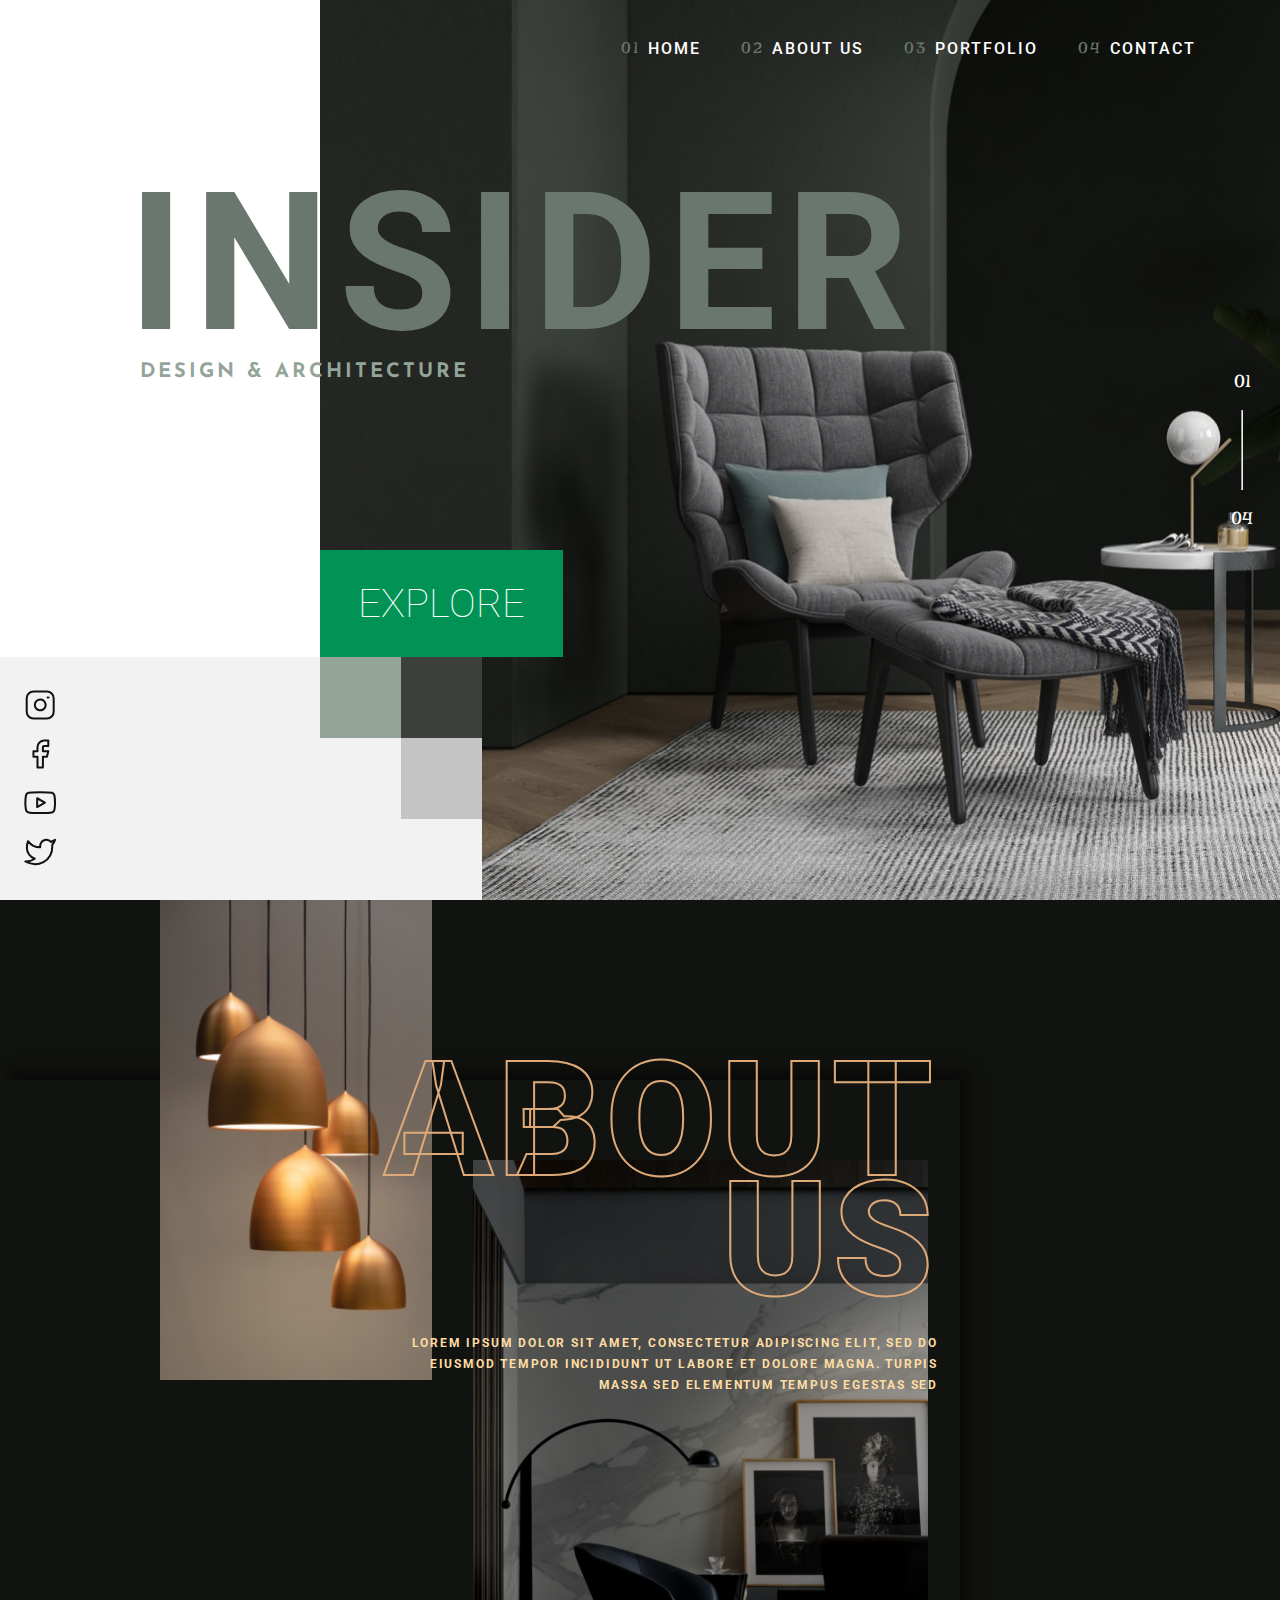
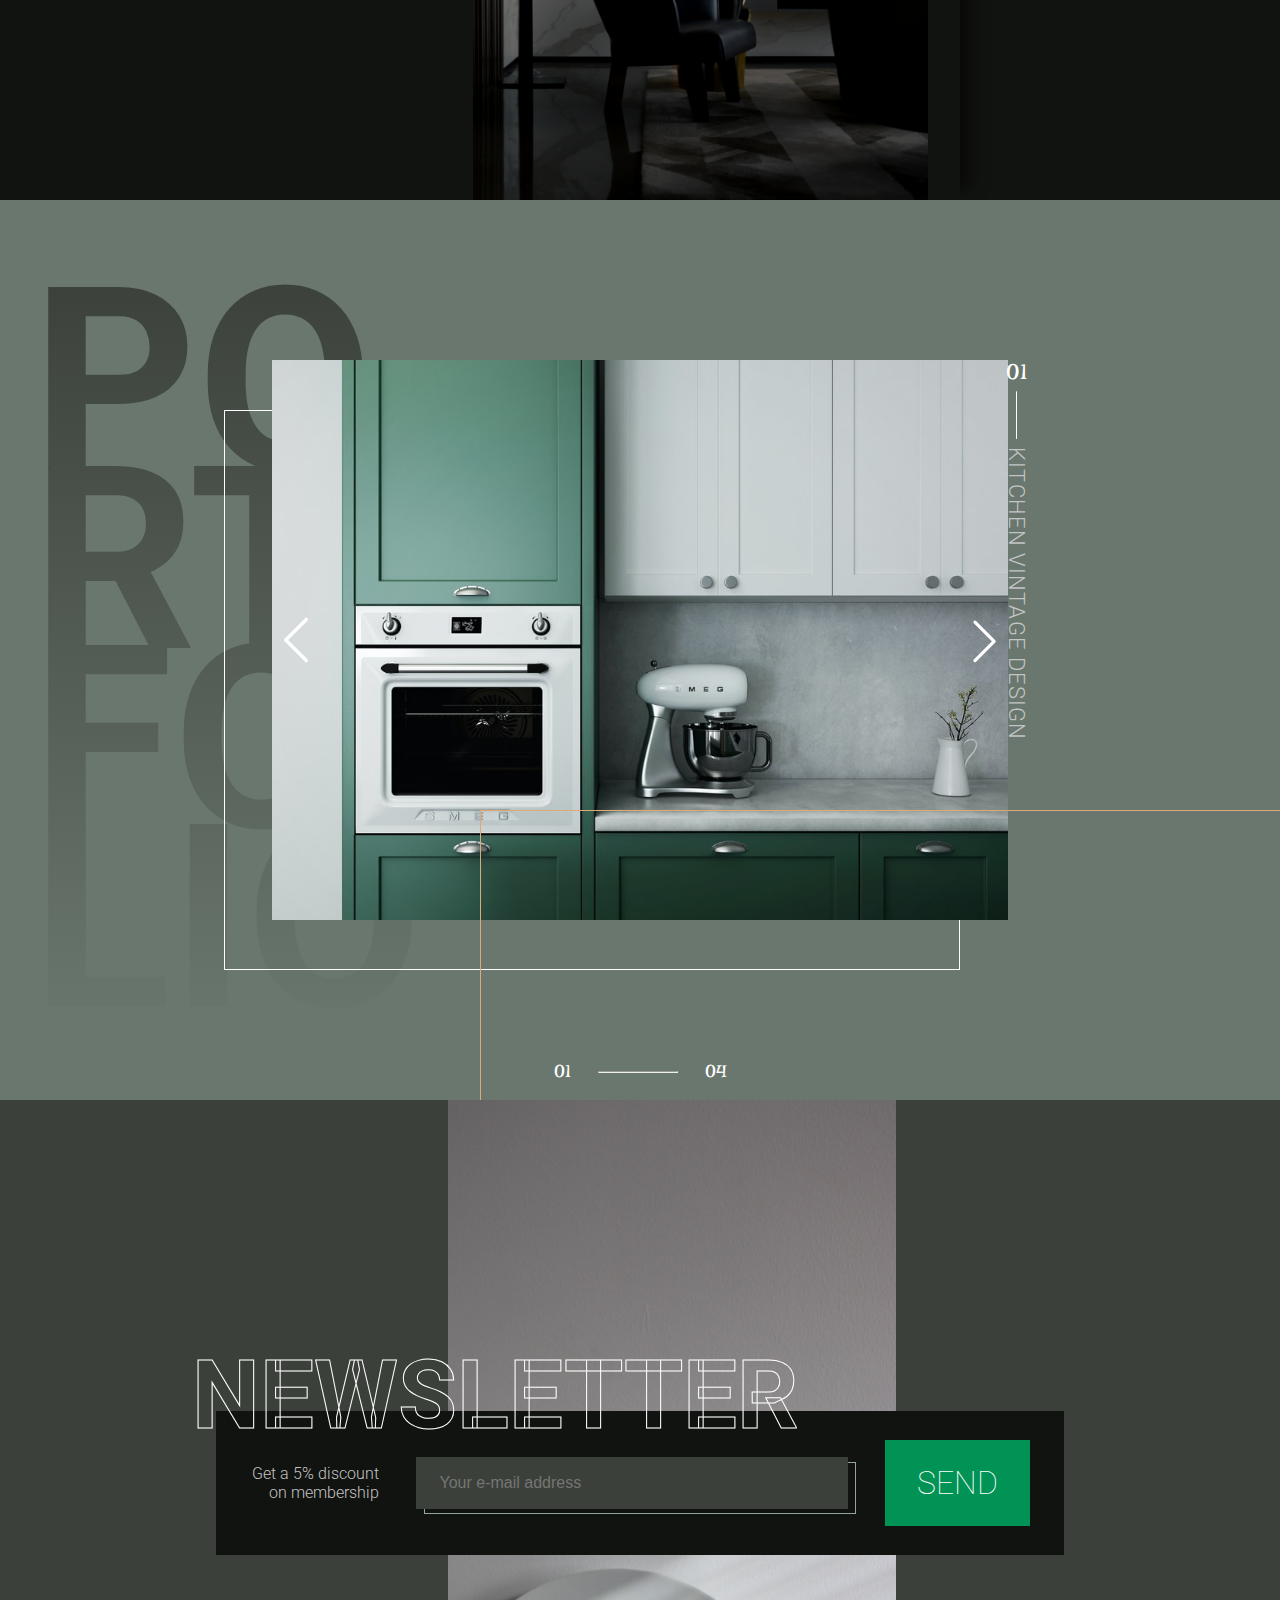
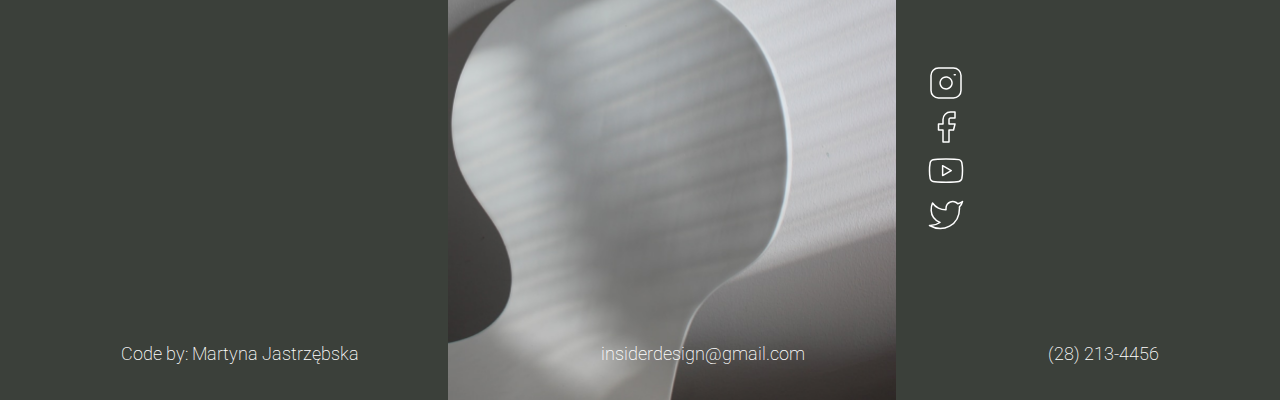
==== index.html @ 5bf9952a "init email.js" ====
<!DOCTYPE html>
<html lang="en">
<head>
    <meta charset="UTF-8">
    <meta http-equiv="X-UA-Compatible" content="IE=edge">
    <meta name="viewport" content="width=device-width, initial-scale=1.0">
    <title>INSIDER - Design & Architecture</title>
    <script src="https://ajax.googleapis.com/ajax/libs/jquery/3.6.0/jquery.min.js"></script>
    <link rel="stylesheet" href="style.css">
</head>
<body>
    <nav class="top w-100">
        <div class='navbar flex' aria-expanded="false">
            <div class='nav-toggle' data-visible="true">
                <img src='icons/menu.png' alt='menu'>
            </div>
            <div class='nav-close top right flex' data-visible="false">
                <img  src="icons/close.svg" alt='close'>
            </div>
            <div class="navbar-nav nav" data-visible="false">
                <ul class="nav-list flex">
                    <li class="nav-item"><hr> Home</li>
                    <li class="nav-item"><hr> About us</li>
                    <li class="nav-item"><hr> Portfolio</li>
                    <li class="nav-item"><hr> Contact</li>
                </ul>
            </div>
        </div>
    </nav>
    <div class="page-counter top flex w-100 h-100">
        <div class='page-counter-holder flex'>
            <div class='page-nr' id='current'>1</div>
            <hr class='page-line'>
            <div class='page-nr' id='total'>4</div>
        </div>
    </div>
    <div class="main-page" id="homepg">
        <div class="header-holder flex">
            <div class="header flex">
                <h1>Insider</h1>
                <p>design & architecture</p>
                <div class="btn-holder mobile">
                    <button class="action-btn home-btn">explore</button>
                </div>
            </div>
        </div>
        <div class="bg-home top w-100 h-100">
            <div class="btn-holder desktop">
                <button class="action-btn home-btn">explore</button>
            </div>
            <div class="grid-desktop sm-container bottom">
                <div class="light-green-square"></div>
                <div class="dark-square"></div>
                <div class="light-gray-square"></div>
            </div>
        </div>
        <div class="grid-mobile sm-container bottom flex">
            <div class="light-green-square"></div>
            <div class="dark-square"></div>
            <div class="light-gray-square"></div>
            <div class="socials-grid flex">
                <svg width="36" height="36" viewBox="0 0 36 36" fill="none" xmlns="http://www.w3.org/2000/svg">
                    <path class="svg-icon" d="M25.5 3H10.5C6.35786 3 3 6.35786 3 10.5V25.5C3 29.6421 6.35786 33 10.5 33H25.5C29.6421 33 33 29.6421 33 25.5V10.5C33 6.35786 29.6421 3 25.5 3Z" stroke="black" stroke-width="3" stroke-linecap="round" stroke-linejoin="round"/>
                    <path class="svg-icon" d="M24 17.055C24.1851 18.3034 23.9719 19.5783 23.3906 20.6985C22.8094 21.8187 21.8897 22.7271 20.7624 23.2945C19.6351 23.8619 18.3577 24.0594 17.1117 23.8589C15.8657 23.6584 14.7146 23.0701 13.8222 22.1777C12.9299 21.2854 12.3416 20.1343 12.1411 18.8883C11.9406 17.6423 12.1381 16.3648 12.7055 15.2376C13.2729 14.1103 14.1813 13.1906 15.3015 12.6094C16.4217 12.0281 17.6966 11.8149 18.945 12C20.2184 12.1888 21.3973 12.7822 22.3075 13.6925C23.2178 14.6027 23.8112 15.7816 24 17.055Z" stroke="black" stroke-width="3" stroke-linecap="round" stroke-linejoin="round"/>
                    <path class="svg-icon" d="M26.25 9.75H27.25" stroke="black" stroke-width="3" stroke-linecap="round" stroke-linejoin="round"/>
                </svg>
                <svg width="36" height="36" viewBox="0 0 36 36" fill="none" xmlns="http://www.w3.org/2000/svg">
                    <path class="svg-icon" d="M27 3H22.5C20.5109 3 18.6032 3.79018 17.1967 5.1967C15.7902 6.60322 15 8.51088 15 10.5V15H10.5V21H15V33H21V21H25.5L27 15H21V10.5C21 10.1022 21.158 9.72064 21.4393 9.43934C21.7206 9.15804 22.1022 9 22.5 9H27V3Z" stroke="black" stroke-width="3" stroke-linecap="round" stroke-linejoin="round"/>
                </svg>
                <svg width="36" height="36" viewBox="0 0 36 36" fill="none" xmlns="http://www.w3.org/2000/svg">
                    <path class="svg-icon" d="M33.81 9.63C33.6318 8.91811 33.2689 8.26586 32.758 7.73911C32.247 7.21236 31.6061 6.82978 30.9 6.63C28.32 6 18 6 18 6C18 6 7.68 6 5.1 6.69C4.39387 6.88978 3.75297 7.27236 3.24202 7.79911C2.73108 8.32586 2.36819 8.97811 2.19 9.69C1.71782 12.3083 1.48686 14.9645 1.5 17.625C1.48317 20.3056 1.71415 22.982 2.19 25.62C2.38644 26.3098 2.75746 26.9372 3.26722 27.4417C3.77697 27.9462 4.40823 28.3107 5.1 28.5C7.68 29.19 18 29.19 18 29.19C18 29.19 28.32 29.19 30.9 28.5C31.6061 28.3002 32.247 27.9176 32.758 27.3909C33.2689 26.8641 33.6318 26.2119 33.81 25.5C34.2785 22.9014 34.5095 20.2655 34.5 17.625C34.5168 14.9444 34.2859 12.268 33.81 9.63V9.63Z" stroke="black" stroke-width="3" stroke-linecap="round" stroke-linejoin="round"/>
                    <path class="svg-icon" d="M14.625 22.53L23.25 17.625L14.625 12.72V22.53Z" stroke="black" stroke-width="3" stroke-linecap="round" stroke-linejoin="round"/>
                </svg>
                <svg width="36" height="36" viewBox="0 0 36 36" fill="none" xmlns="http://www.w3.org/2000/svg">
                    <path class="svg-icon" d="M34.5 4.50001C33.0636 5.51322 31.4732 6.28817 29.79 6.79501C28.8866 5.75627 27.686 5.02005 26.3506 4.6859C25.0151 4.35175 23.6092 4.4358 22.3231 4.92669C21.037 5.41757 19.9327 6.29161 19.1595 7.43058C18.3863 8.56956 17.9815 9.91851 18 11.295V12.795C15.364 12.8634 12.7519 12.2787 10.3965 11.0932C8.04112 9.90763 6.01548 8.15796 4.5 6.00001C4.5 6.00001 -1.5 19.5 12 25.5C8.91079 27.597 5.23074 28.6484 1.5 28.5C15 36 31.5 28.5 31.5 11.25C31.4986 10.8322 31.4584 10.4154 31.38 10.005C32.9109 8.49525 33.9912 6.58908 34.5 4.50001V4.50001Z" stroke="black" stroke-width="3" stroke-linecap="round" stroke-linejoin="round"/>
                </svg>
            </div>
        </div>
    </div>
    <div class="main-page" id="about">
        <div class="dark-shadow bottom"></div>
        <div class="about-gallery top flex w-100 h-100">
            <div class="up-photo top">
                <img class="h-100" src="img/about1.png" alt="">
            </div>
            <div class="down-photo bottom right">
                <img class="h-100" src="img/about2.png" alt="">
            </div>
        </div>
        <div class="header-aboutus-holder flex">
            <div class="header-aboutus">
                <div class="h-about" id="habout">
                    <h2>About<br>us</h2>
                </div>
                <div class="p-about" id="pabout">
                    <p>Lorem ipsum dolor sit amet, consectetur adipiscing elit, 
                        sed do eiusmod tempor incididunt ut labore et dolore magna. 
                        Turpis massa sed elementum tempus egestas sed</p>
                </div>
            </div>
        </div>
    </div>

    <div class="main-page" id="portfolio">
        <div class="header-port-holder top flex h-100">
            <div class="header-port-mask">
                <h2>po<br>rt<br>fo<br>lio</h2>
            </div>
        </div>
        <div class="gallery flex top w-100 h-100">
            <div class="port-title flex">
                <div class="title-number">01</div>
                <hr class="title-line" />
                <div class="title-text">kitchen vintage design</div>
            </div>
            <div class="photo-port flex">
                <img class="w-100 h-100" src="img/port1.png" alt="">
                <div class="controls flex w-100">
                    <svg width="8" height="14" viewBox="0 0 8 14" fill="none" xmlns="http://www.w3.org/2000/svg">
                        <path d="M7 13L1 7L7 1" stroke="white" stroke-width="2" stroke-linecap="round" stroke-linejoin="round"/>
                    </svg>
                    <svg width="9" height="15" viewBox="0 0 9 15" fill="none" xmlns="http://www.w3.org/2000/svg">
                        <path d="M1.66504 13.916L7.66504 7.91595L1.66504 1.91595" stroke="white" stroke-width="2" stroke-linecap="round" stroke-linejoin="round"/>
                    </svg>
                </div>
            </div>
            <div class="photo-shadow-white"></div>
            <div class="photo-shadow-yellow"></div>
        </div>
        <div class="gallery-counter page-counter w-100 h-100 top flex">
            <div class="page-counter-holder flex">
                <div class="page-nr">1</div>
                <hr class="page-line">
                <div class="page-nr">4</div>
            </div>
        </div>
    </div>

    <div class="main-page" id="contact">
        <div class="bg-contact top h-100">
            <img class="w-100 h-100" src="img/contact.png" alt="">
        </div>
        <div class="newsletter-holder top w-100">
            <div class="header-newsletter header-newsletter-mobile">
                newsletter
            </div>
            <div class="email-box-overflow flex w-100 h-100" id="emailboxoverflow">
                <div class="email-box flex">
                    <div class="header-newsletter header-newsletter-desktop">
                        newsletter
                    </div>
                    <div class="email-text right">Get a 5% discount on membership</div>
                    <div class="email-holder flex h-100">
                        <input class="email-input" type="text" placeholder="Your e-mail address">
                        <div class="email-shadow"></div>
                    </div>
                    <button class="action-btn newsletter-button">send</button>
                </div>  
                <!-- <div class="email-box-shadow"></div> -->
            </div>
            <div class="socials-contact bottom right flex">
                <svg width="36" height="36" viewBox="0 0 36 36" fill="none" xmlns="http://www.w3.org/2000/svg">
                    <path class="svg-icon-contact" d="M25.5 3H10.5C6.35786 3 3 6.35786 3 10.5V25.5C3 29.6421 6.35786 33 10.5 33H25.5C29.6421 33 33 29.6421 33 25.5V10.5C33 6.35786 29.6421 3 25.5 3Z" stroke="black" stroke-width="3" stroke-linecap="round" stroke-linejoin="round"/>
                    <path class="svg-icon-contact" d="M24 17.055C24.1851 18.3034 23.9719 19.5783 23.3906 20.6985C22.8094 21.8187 21.8897 22.7271 20.7624 23.2945C19.6351 23.8619 18.3577 24.0594 17.1117 23.8589C15.8657 23.6584 14.7146 23.0701 13.8222 22.1777C12.9299 21.2854 12.3416 20.1343 12.1411 18.8883C11.9406 17.6423 12.1381 16.3648 12.7055 15.2376C13.2729 14.1103 14.1813 13.1906 15.3015 12.6094C16.4217 12.0281 17.6966 11.8149 18.945 12C20.2184 12.1888 21.3973 12.7822 22.3075 13.6925C23.2178 14.6027 23.8112 15.7816 24 17.055Z" stroke="black" stroke-width="3" stroke-linecap="round" stroke-linejoin="round"/>
                    <path class="svg-icon-contact" d="M26.25 9.75H27.25" stroke="black" stroke-width="3" stroke-linecap="round" stroke-linejoin="round"/>
                </svg>
                <svg width="36" height="36" viewBox="0 0 36 36" fill="none" xmlns="http://www.w3.org/2000/svg">
                    <path class="svg-icon-contact" d="M27 3H22.5C20.5109 3 18.6032 3.79018 17.1967 5.1967C15.7902 6.60322 15 8.51088 15 10.5V15H10.5V21H15V33H21V21H25.5L27 15H21V10.5C21 10.1022 21.158 9.72064 21.4393 9.43934C21.7206 9.15804 22.1022 9 22.5 9H27V3Z" stroke="black" stroke-width="3" stroke-linecap="round" stroke-linejoin="round"/>
                </svg>
                <svg width="36" height="36" viewBox="0 0 36 36" fill="none" xmlns="http://www.w3.org/2000/svg">
                    <path class="svg-icon-contact" d="M33.81 9.63C33.6318 8.91811 33.2689 8.26586 32.758 7.73911C32.247 7.21236 31.6061 6.82978 30.9 6.63C28.32 6 18 6 18 6C18 6 7.68 6 5.1 6.69C4.39387 6.88978 3.75297 7.27236 3.24202 7.79911C2.73108 8.32586 2.36819 8.97811 2.19 9.69C1.71782 12.3083 1.48686 14.9645 1.5 17.625C1.48317 20.3056 1.71415 22.982 2.19 25.62C2.38644 26.3098 2.75746 26.9372 3.26722 27.4417C3.77697 27.9462 4.40823 28.3107 5.1 28.5C7.68 29.19 18 29.19 18 29.19C18 29.19 28.32 29.19 30.9 28.5C31.6061 28.3002 32.247 27.9176 32.758 27.3909C33.2689 26.8641 33.6318 26.2119 33.81 25.5C34.2785 22.9014 34.5095 20.2655 34.5 17.625C34.5168 14.9444 34.2859 12.268 33.81 9.63V9.63Z" stroke="black" stroke-width="3" stroke-linecap="round" stroke-linejoin="round"/>
                    <path class="svg-icon-contact" d="M14.625 22.53L23.25 17.625L14.625 12.72V22.53Z" stroke="black" stroke-width="3" stroke-linecap="round" stroke-linejoin="round"/>
                </svg>
                <svg width="36" height="36" viewBox="0 0 36 36" fill="none" xmlns="http://www.w3.org/2000/svg">
                    <path class="svg-icon-contact" d="M34.5 4.50001C33.0636 5.51322 31.4732 6.28817 29.79 6.79501C28.8866 5.75627 27.686 5.02005 26.3506 4.6859C25.0151 4.35175 23.6092 4.4358 22.3231 4.92669C21.037 5.41757 19.9327 6.29161 19.1595 7.43058C18.3863 8.56956 17.9815 9.91851 18 11.295V12.795C15.364 12.8634 12.7519 12.2787 10.3965 11.0932C8.04112 9.90763 6.01548 8.15796 4.5 6.00001C4.5 6.00001 -1.5 19.5 12 25.5C8.91079 27.597 5.23074 28.6484 1.5 28.5C15 36 31.5 28.5 31.5 11.25C31.4986 10.8322 31.4584 10.4154 31.38 10.005C32.9109 8.49525 33.9912 6.58908 34.5 4.50001V4.50001Z" stroke="black" stroke-width="3" stroke-linecap="round" stroke-linejoin="round"/>
                </svg>
            </div>
        </div>
        <div class="footer bottom flex w-100">
            <div class="footer-item">(28) 213-4456</div>
            <div class="footer-item">insiderdesign@gmail.com</div>
            <div class="footer-item">Code by: Martyna Jastrzębska</div>
        </div>
    </div>

    <script src="js/nav.js"></script>
    <script src="js/email.js"></script>
    <script src="js/script.js"></script>
</body>
</html>
---- style.css ----
@import url('https://fonts.googleapis.com/css2?family=Roboto:wght@100;300;400;500;700;900&display=swap');
@import url('https://fonts.googleapis.com/css2?family=Risque&display=swap');
@import url('https://fonts.googleapis.com/css2?family=Josefin+Sans:wght@100;200;300;400;500;600;700&display=swap');
:root {
    --black: hsl(100, 9%, 7%);
    --darkgray: hsl(110, 5%, 24%);
    --greenhaze: hsl(155, 99%, 29%);
    --graygreen:hsl(141, 6%, 44%);
    --lightgraygreen: hsl(139, 9%, 61%);
    --gray: hsl(0, 0%, 77%);
    --lightgray:hsl(0, 0%, 95%);
    --apricot: hsl(29, 61%, 67%);
    --lightapricot: hsl(38, 100%, 82%);
}
* {
    box-sizing: border-box;
    margin: 0;
    padding: 0;
}
body {
    font-family: 'Roboto', sans-serif;
}
.top {
    position: absolute;
    top: 0;
}
.right {
    position: absolute;
    right: 0;
}
.bottom {
    position: absolute;
    bottom: 0;
}
.w-100 {
    width: 100%;
}
.h-100 {
    height: 100%;
}
.flex {
    display: flex;
}

#homepg, #about, #portfolio, #contact {
    height: 100vh;
    min-height: 600px;
    overflow: hidden;
    position: relative;
}
/* #about, #portfolio {
    z-index: -3;
} */

/* test3 */

.mobile {
    display: block;
}
.desktop {
    display: none;
}
@media (min-width: 768px) {
    .mobile {
        display: none;
    }
    .desktop {
        display: block;
    }
}

/* NAVBAR */

nav {
    position: relative;
    z-index: 999;
}
.navbar {
    align-items: center;
    justify-content: flex-end;
    height: 6em;
    padding-inline-end: max(5vw,1em);
}
.nav-list {
    padding: 0;
    margin: 0;
    flex-direction: column;
    list-style-type: none;
    animation: slideToLeft 1s;
    counter-reset: section;
}
.nav-item {
    cursor: pointer;
    position: relative;
    color: white;
    text-transform: uppercase;
    font-weight: 500;
    letter-spacing: 2px;
    margin: 0.75em 2em;
    width: 20em;
    display: flex;
    align-items: center;
}
.nav-item::before {
    counter-increment: section;
    content: "0" counter(section) " ";
    color: var(--graygreen);
    font-family: 'Risque', cursive;
    margin-inline-end: 0.5em;
}
.nav-item hr {
    display: none;
    position: absolute;
    z-index: -1;
    width: 100%;
    background-color: var(--graygreen);
    border: 1px solid var(--graygreen);
}
.nav-item:hover hr {
    display: block;
    animation: appear 0.25s;
}
.nav-toggle[data-visible="false"] {
    display: none;
}
.nav-close[data-visible="false"] {
    display: none;
}
.navbar-nav[data-visible="false"] {
    display: none;
}
.navbar[aria-expanded="true"] {
    position: absolute;
    min-height: 600px;
    height: 100vh;
    width: 100%;
    z-index: 999;
    justify-content: flex-start;
    background: rgba(0, 0, 0, 0.9);
    animation: appear 1s;
    overflow-x: hidden;
}
.nav-close {
    height: 6em;
    justify-content: center;
}
.nav-close img{
    width: 75%;
}

@keyframes appear {
    from {width: 0%;}
    to {width: 100%;}
}
@keyframes slideToLeft {
    from {margin-left : 100vw;}
    to {margin-left :0 ;}
}
@media (min-width: 500px) {
    .navbar[aria-expanded="true"] {
        width: min(75%,30em);
    }
    @keyframes appear {
        from {width: 0em;}
        to {width: min(75%,30em);}
    }
}
@media (min-width: 992px) {
    .nav-toggle {
        display: none;
    }
    .navbar-nav[data-visible="false"] {
        display: block;
    }
    .nav-list {
        flex-direction: row;
        justify-content: flex-end;
        animation: none;
    }
    .nav-item {
        width: auto;
        margin: 0em 1.25em;
        justify-content: center;
    }
}

/* PAGE COUNTER  */

.page-counter {
    justify-content: right;
    align-items: center;
    min-height: 600px;
}
.page-counter-holder {
    flex-direction: column;
    align-items: center;
    z-index: 2;
}
.page-line {
    height: 5em;
    width: 1px;
}
.page-nr {
    color: white;
    font-size: 0.75rem;
    font-family: 'Risque', cursive;
    padding: 1em;
}
.page-nr::before {
    content: '0';
}
.gallery-counter {
    justify-content: center;
    align-items: flex-end;
}
.gallery-counter .page-counter-holder {
    flex-direction: row;
}
.gallery-counter .page-line {
    height: 1px;
    width: 5em;
}

@media (min-width: 500px) {
    .page-nr {
        font-size: 1rem;
        padding: 1em 1.5em;
    }
}
@media (min-width: 768px) {
    .page-nr {
        font-size: 1.125rem;
    }
}

/* HOME PAGE - DESIGN */

.bg-home {
    z-index: -1;
    background-image: url(img/home.png);
    background-position: -13em;
    background-size: cover;
    background-repeat: no-repeat;
    display: inline-block;
}
.header-holder {
    justify-content: center;
    z-index: 2;
    position: relative;
}
.header {
    padding-top: calc(8vh + 6em);
    flex-direction: column;
}
.header h1, .header p {
    text-transform: uppercase;
    font-weight: bold;
}
.header h1 {
    cursor: pointer;
    font-size: min(23vw , 12rem);
    color: var(--graygreen);
    letter-spacing: 4px;
    line-height: min(22vw, 1em);
    transition: 0.25s;
}
.header h1:hover {
    color: transparent;
    -webkit-text-stroke-width: 2px;
    -webkit-text-stroke-color: var(--graygreen);
}
.header p {
    font-family: 'Josefin Sans', sans-serif;
    font-size: min(3.5vw , 1.25rem);
    color: var(--lightgraygreen);
    letter-spacing: 2px;
    padding-inline-start: min(1.25vw , 12px);
}
.btn-holder {
    margin-top: min(3em,7vh);
}
.action-btn {
    cursor: pointer;
    background-color: var(--greenhaze);
    display: inline-block;
    border: 0;
    color: white;
    transition: 0.25s;
    animation: greenblack 1s linear 2s 2 alternate;
}
.action-btn:hover {
    background-color: black;
}
.shadow-btn, .action-btn {
    padding: 0.75em;
    display: inline-block;
    font-size: min(1.75rem,10vh);
    font-family: 'Roboto', sans-serif;
    text-transform: uppercase;
    font-weight: 100;
    padding: 0.75em;
}
.shadow-btn {
    color: transparent;
    background-color: transparent;
    border: 1px solid white;
    position: absolute;
    z-index: -1;
    margin-inline-start: -5.375em;
    margin-block-start: -0.125em;
}
.home-btn {
    margin-inline-start: min(1.25vw , 15px);
}

@keyframes greenblack{ 
    from {background-color: var(--greenhaze);}
    to {background-color: var(--black);}
}

@media (min-width: 500px) {
    #homepg, #about, #portfolio, #contact, .page-counter, .navbar[aria-expanded="true"]{
        min-height: 750px;
    }
    .bg-home {
        right: 0;
        width: 75%;
    }
    .action-btn, .shadow-btn {
        font-size: 2rem;
        padding: 0.75em;
    }
}
@media (min-width: 768px) {
    .bg-home {
        z-index: 1;
        background-position: -5em;
    }
    .header h1 {
        letter-spacing: 10px;
    }
    .header p {
        letter-spacing: 0.15em;
        line-height: 1.5rem;
    }
    .btn-holder {
        position: absolute;
        bottom: 243px;
    }
    .action-btn {
        font-size: 2.5rem;
        padding: 0.75em;
    }
    .home-btn {
        width: 243px;
        margin-inline-start: 0;
    }
}
@media (min-width: 992px) {
    .bg-home {
        background-position: 0;
    }
    .header-holder {
        justify-content: flex-start;
        padding-left: 8em;
    }
}

/* HOME PAGE - SOCIAL MEDIA CONTAINER GRID */

.sm-container {
    width: 30vh;
    height: 30vh;
    background-color: var(--lightgray);
    z-index: 1;
    display: grid; 
    grid-template-columns: 1fr 1fr 1fr; 
    grid-template-rows: 1fr 1fr 1fr; 
    gap: 0px 0px; 
    grid-template-areas: 
        "socials-grid light-green-square dark-square"
        "socials-grid . light-gray-square"
        "socials-grid . ."; 
}
.light-green-square { 
    grid-area: light-green-square; 
    background-color: var(--lightgraygreen);
}
.dark-square { 
    grid-area: dark-square; 
    background-color: var(--darkgray);
}
.light-gray-square { 
    grid-area: light-gray-square; 
    background-color: var(--gray);
}
.socials-grid { 
    grid-area: socials-grid; 
    flex-direction: column;
    justify-content: space-around;
    align-items: center;
    padding: 1.5em 0;
}
.socials-grid svg {
    cursor: pointer;
    width: 40%;
}
.socials-grid svg:hover .svg-icon{
    stroke: var(--graygreen);
}
.socials-grid svg .svg-icon{
    stroke: var(--black);
    stroke-width: 2.25;
}
.grid-desktop {
    display: none;
    width: 162px;
    height: 243px;
    grid-template-columns: 1fr 1fr; 
    grid-template-rows: 1fr 1fr 1fr; 
    grid-template-areas: 
    "light-green-square dark-square"
    ". light-gray-square"
    ". ."; 
}
.grid-mobile {
    z-index: 0;
}
@media (min-width: 500px) {
    .grid-mobile {  
        position: absolute;
        width: 25%;
        height: 243px;
        grid-template-columns: 1fr 1fr; 
        grid-template-rows: 1fr 1fr 1fr; 
        grid-template-areas:
        "socials-grid ."
        "socials-grid ."
        "socials-grid ."; 
    }
    .grid-desktop {
        display: grid;
    }
    .socials-grid {
        max-width: 81px;
    }
    .socials-grid img {
        width: 2em;
    }
}
/* ABOUT - DESIGN */

#about {
    background-color: var(--black);
} 
.about-gallery {
    z-index: 0;
}
.dark-shadow {
    width: 75%;
    height: 75%;
    box-shadow: 10px -10px 15px rgba(0, 0, 0, 0.5);
}
.header-aboutus {
    display: inline-block;
    margin-inline-end: 8vw;
}
.header-aboutus-holder {
    position: relative;
    height: 41em;
    justify-content: center;
    align-items: center;
    z-index: 1;
}
.h-about {
    /* background-color: red; */
    display: inline-block;
}
.h-about h2 {
    color: transparent;
    font-weight: 900;
    font-size: 22vw;
    line-height: 17vw;
    text-transform: uppercase;
    text-align: right;
    -webkit-text-stroke-width: 2px;
    -webkit-text-stroke-color: var(--apricot);
    transition: 0.25s;
}
.h-about:hover h2 {
    color: var(--apricot);
    -webkit-text-stroke-width: 0;
}
.p-about {
    /* background-color: rgb(79, 72, 136); */
    margin-block-start: 2em;
}
.p-about p{
    color: var(--lightapricot);
    font-weight: 700;
    font-size: 0.75rem;
    letter-spacing: 0.15em;
    line-height: 1.75em;
    text-align: right;
    text-transform: uppercase;
}
.up-photo {
    margin-left: 2em;
    height: 40vh;
}
.down-photo {
    height: 50%;
    overflow: hidden;
}
@media (min-width: 500px) {
    .about-gallery {
        width: 90%;
    }
    .up-photo {
        height: max(40vh,17em);
    }
    .down-photo {
        height: 30em;
        background-color: black;
    }
    .down-photo img {
        opacity: 65%;
    }
}
@media (min-width: 768px) {
    .about-gallery {
        width: 45em;
    }
    .down-photo {
        height: 35em;
    }
    .up-photo {
        height: 30em;
    }
    .h-about h2 {
        font-size: 10rem;
        line-height: 7.5rem;
        letter-spacing: 5px;
    }
    .header-aboutus {
        margin-inline-end: 0;
        margin-inline-start: 4em;
    }
}
@media (min-width: 992px) {
    .about-gallery {
        width: 50em;
        margin-left: 10%;
    }
    .down-photo {
        height: 40em;
    }
    .header-aboutus-holder {
        justify-content: left;
        align-items: center;
        margin-inline-start:25vw;
    }
    .dark-shadow {
        height: 80%;
    }
}
@media (min-width: 1400px) {
    .header-aboutus-holder {
        margin-inline-start:40em;
    }
}

/* PORTFOLIO - DESIGN */

#portfolio {
    background-color: var(--graygreen);
}
.header-port-holder {
    align-items: center;
    z-index: 1;
}
.header-port-holder h2 {
    padding: 2vw 0;
    text-transform: uppercase;
    font-size: 60vw;
    line-height: 42vw;
    background: linear-gradient(var(--darkgray),var(--graygreen));
    background-clip: text;
    -webkit-text-fill-color: transparent;
    -webkit-background-clip: text;
}
@media (max-height: 680px) {
    .header-port-holder h2 {
        font-size: 33vh;
        line-height: 23vh;
    }
}
@media (min-width: 500px) {
    .header-port-holder h2 {
        padding: 0.1em 0;
        font-size: 16em;
        line-height: 0.7em;
    }
}
@media (min-width: 992px) {
    .header-port-holder {
        margin-inline-start: 2em
    }
}

/* PORTFOLIO - GALLERY  */

.gallery {
    align-items: center;
    justify-content: center;
    flex-direction: column;
    z-index: 1;
}
.photo-port {
    position: relative;
    justify-content: center;
    align-items: center;
}
.controls {
    z-index: 4;
    position: absolute;
    justify-content: space-between;
}
.controls svg{
    cursor: pointer;
    width: 3em;
    height: 3em;
}
.controls svg path{
    stroke-width: 1;
}
.photo-port img {
    position: relative;
    object-fit: cover;
    z-index: 3;
}
.photo-port, .photo-shadow-white {
    width: min(75vw,25em);
    height: min(75vw,25em);
}
.photo-shadow-white {
    position: absolute;
    margin-inline-start: -10vw;
    margin-block-start: 17.5vw;
    border: 1px solid white;
    z-index: -1;
}
.photo-shadow-yellow {
    position: absolute;
    margin-inline-start: 60vw;
    margin-block-start: 75vh;
    width: 100vw;
    height: 100vw;
    border: 1px solid var(--apricot);
    z-index: 4;
}
.port-title {
    width: min(75vw,25em);
    margin-block-end: 2vh;
    align-items: center;
    z-index: 4;
}
.title-number {
    font-family: 'Risque', cursive;;
    color: white;
}
.title-text, .title-number {
    font-size: min(3.5vw,1em);
    letter-spacing: 0.05em;
}
.title-text {
    text-transform: uppercase;
    font-weight: 300;
    color: var(--gray);
}
.title-line {
    width: min(7vw,3em);
    border-top: solid 1px white;
    border-bottom: 0;
    margin: 0 2vw;
}
@media (min-width: 500px){
    .photo-shadow-yellow {
        margin-inline-start: 75%;
        margin-block-start: 130%;
    }
}
@media (min-width: 768px) {
    .photo-port, .photo-shadow-white {
        width: min(75vw,46em);
        height: 35em;
    }
    .port-title {
        width: min(75vw,50em);
    }
    .title-text, .title-number {
        font-size: 1.25em;
    }
    .title-line {
        margin: 0 0.5em;
    }
    .photo-shadow-white {
        margin-inline-start: -2em;
        margin-block-start: 9em;
    }
    @media (max-height: 750px) {
        .photo-port, .photo-shadow-white {
            height: 32em;
        }
    }
}
@media (min-width: 992px) {
    .gallery {
        top: -2em;
    }
    .title-text, .title-number {
        font-size: 1.375em;
    }
    .title-number {
        -webkit-transform: rotate(-90deg);
        -moz-transform: rotate(-90deg);
        -o-transform: rotate(-90deg);
        -ms-transform: rotate(-90deg);
        transform: rotate(-90deg);
    }
    .port-title {
        -webkit-transform: rotate(90deg) translate(54%, -1450%);
        -moz-transform: rotate(90deg) translate(54%, -1450%);
        -o-transform: rotate(90deg) translate(54%, -1450%);
        -ms-transform: rotate(90deg) translate(54%, -1450%);
        transform: rotate(90deg) translate(54%, -1450%);
    }
    .photo-shadow-white {
        margin-inline-start: -6em;
    }
}
@media (min-width: 1300px) {
    .port-title {
        -webkit-transform: rotate(90deg) translate(54%, -1630%);
        -moz-transform: rotate(90deg) translate(54%, -1630%);
        -o-transform: rotate(90deg) translate(54%, -1630%);
        -ms-transform: rotate(90deg) translate(54%, -1630%);
        transform: rotate(90deg) translate(54%, -1630%);
    }
    .photo-port, .photo-shadow-white {
        width: 52em;
    }
}

/* CONTACT - DESIGN  */

#contact {
    background-color: var(--darkgray);
    z-index: 0;
}
.bg-contact {
    width: 72%;
    z-index: -2;
}
.bg-contact img {
    object-fit: cover;
    object-position: right;
}
.newsletter-holder {
    height: 85vh;
    min-height: 30em;
}
.header-newsletter {
    display: inline-block;
    text-transform: uppercase;
    font-weight: 700;
    font-size: min(13vh,5rem);
    color: transparent;
    -webkit-text-stroke-width: 1px;
    -webkit-text-stroke-color: white;
}
.header-newsletter-mobile {
    -webkit-transform: rotate(-90deg) translate(-45%, -220%);
    -moz-transform: rotate(-90deg) translate(-45%, -220%);
    -o-transform: rotate(-90deg) translate(-45%, -220%);
    -ms-transform: rotate(-90deg) translate(-45%, -220%);
    transform: rotate(-90deg) translate(-45%, -220%);
    z-index: -1;
}
.header-newsletter-desktop {
    position: absolute;
    left: -0.25em;
    top: -0.75em;
    display: none;
}
.email-box-overflow {
    justify-content: center;
    align-items: center;
}
.email-box {
    position: relative;
    background-color: var(--black);
    width: 90%;
    height: 5.5em;
    margin-block-start: 15vh;
    justify-content: center;
    align-items: center;
    z-index: 0;
}
.email-box-shadow {
    position: absolute;
    border: 1px solid var(--lightgraygreen);
    margin-inline-start: -8em;
    margin-block-end: -6em;
    z-index: -999;
}
.email-holder {
    position: absolute;
    width: 80%;
    justify-content: center;
    align-items: center;
}
.email-text {
    top: -1.75em;
    font-weight: 300;
    font-size: 0.75rem;
    color: white;
}
.email-input {
    position: absolute;
    background-color: var(--darkgray);
    border: 0;
    padding: 0 1.5rem;
    font-weight: 200;
    color: white;
}
.email-input, .email-shadow{
    width: 100%;
    height: 2.5rem;
}
.email-shadow {
    position: absolute;
    margin-inline-end: -1em;
    margin-block-end: -0.625em;
    border: solid 1px var(--lightgraygreen);
    z-index: -1;
}
.newsletter-button {
    position: absolute;
    margin-block-end: -5.25em;
    right: 0.375em;
}

@media (min-width: 500px) {
    .email-box {
        height: 7em;
    }
    .email-text {
        font-size: 1rem;
    }
    .email-input {
        font-size: 1em;
        padding: 0 1.5rem;
    }
    .email-input, .email-shadow{
        height: 3.25rem;
    }
    .newsletter-button {
        padding: 0.75em 1em ;
        font-size: 2rem;
    }
}
@media (min-width: 768px) {
    .header-newsletter {
        font-size: 6rem;
    }
    .newsletter-button {
        position: static;
        margin-block-end: 0;
        right: auto;
    }
    .email-box, .email-box-shadow {
        height: 9em;
    }
    .email-box {
        justify-content: space-around;
        padding: 0 1em;
    }
    .email-holder {
        position: static;
    }
    .email-input, .email-shadow,.email-holder {
        width: 27em;
    }
}
@media (min-width: 992px) {
    .bg-contact {
        width: 35%;
        margin: 0 30% 0 35%;
    }
    .header-newsletter-mobile {
        display: none;
    }
    .header-newsletter-desktop {
        display: block;
    }
    .email-box{
       margin: auto;
    }
    .email-box, .email-box-shadow {
       width: 53em;
    }
    .email-text {
        text-align: right;
        position: static;
        max-width: 8em;
        color: var(--gray);
    }
}

/* SOCIALS CONTACT */

.socials-contact {
    flex-direction: column;
    width: 30%;
    align-items: center;
}
.socials-contact svg {
    cursor: pointer;
    height: max(1.5em,4vh);
    width: max(1.5em,4vh);
    margin-block-end: 0.5em;
}
.socials-contact svg:last-child {
    margin-block-end: 0;
}
.socials-contact svg:hover .svg-icon-contact{
    stroke: var(--greenhaze);
}
.svg-icon-contact{
    stroke: white;
    stroke-width: 1.5;
}
@media (min-width: 992px) {
    .socials-contact {
        align-items: flex-start;
        padding: 2em;
    }
}

/* FOOTER - DESING */

.footer {
    cursor: pointer;
    color: white;
    font-weight: 200;
    font-size: min(4vw,1em);
    flex-direction: row;
    justify-content:center;
    flex-wrap: wrap;
}
.footer-item {
    padding: 0.25em 1em;
    transition: 0.25s;
}

@media (min-width: 768px) {
    .footer {
        justify-content: space-around;
        font-size: 1.125em;
        flex-direction: row-reverse;
    }
    .footer-item {
        padding: 2em 1em;
    }
}
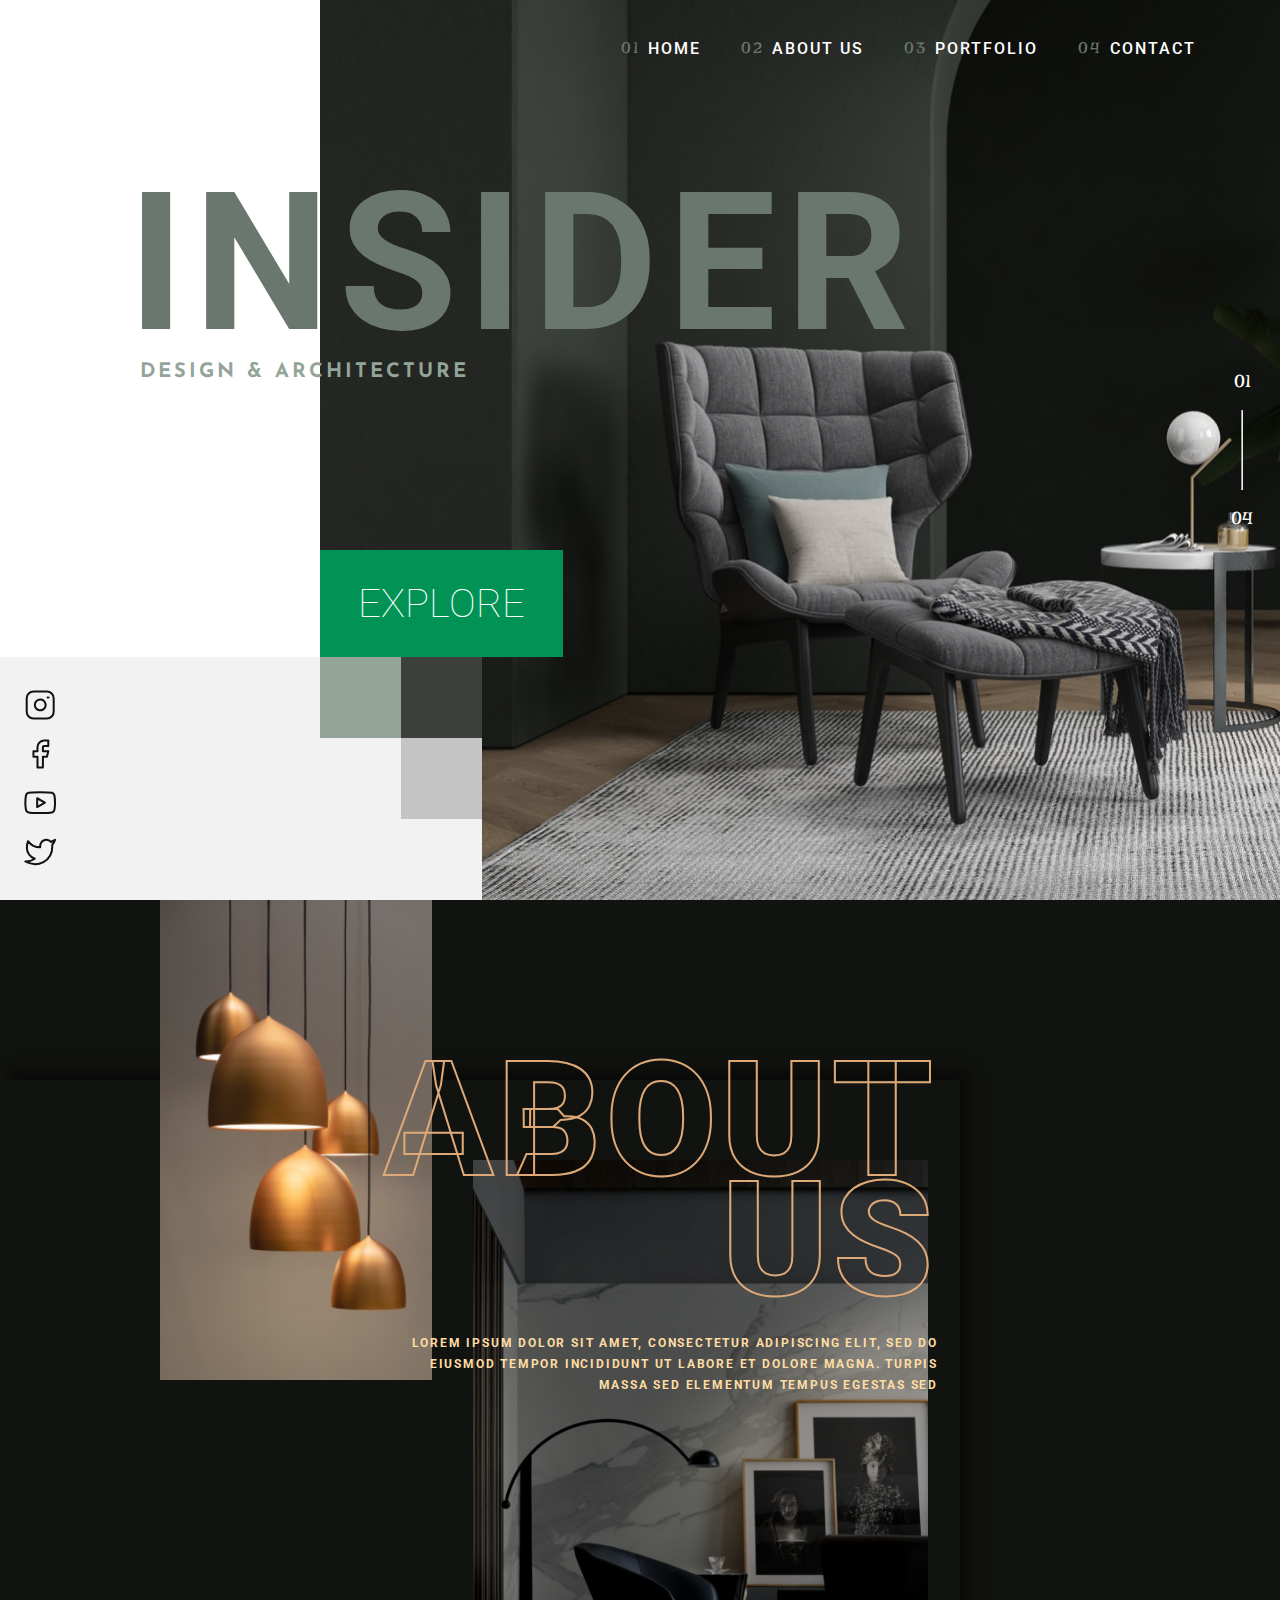
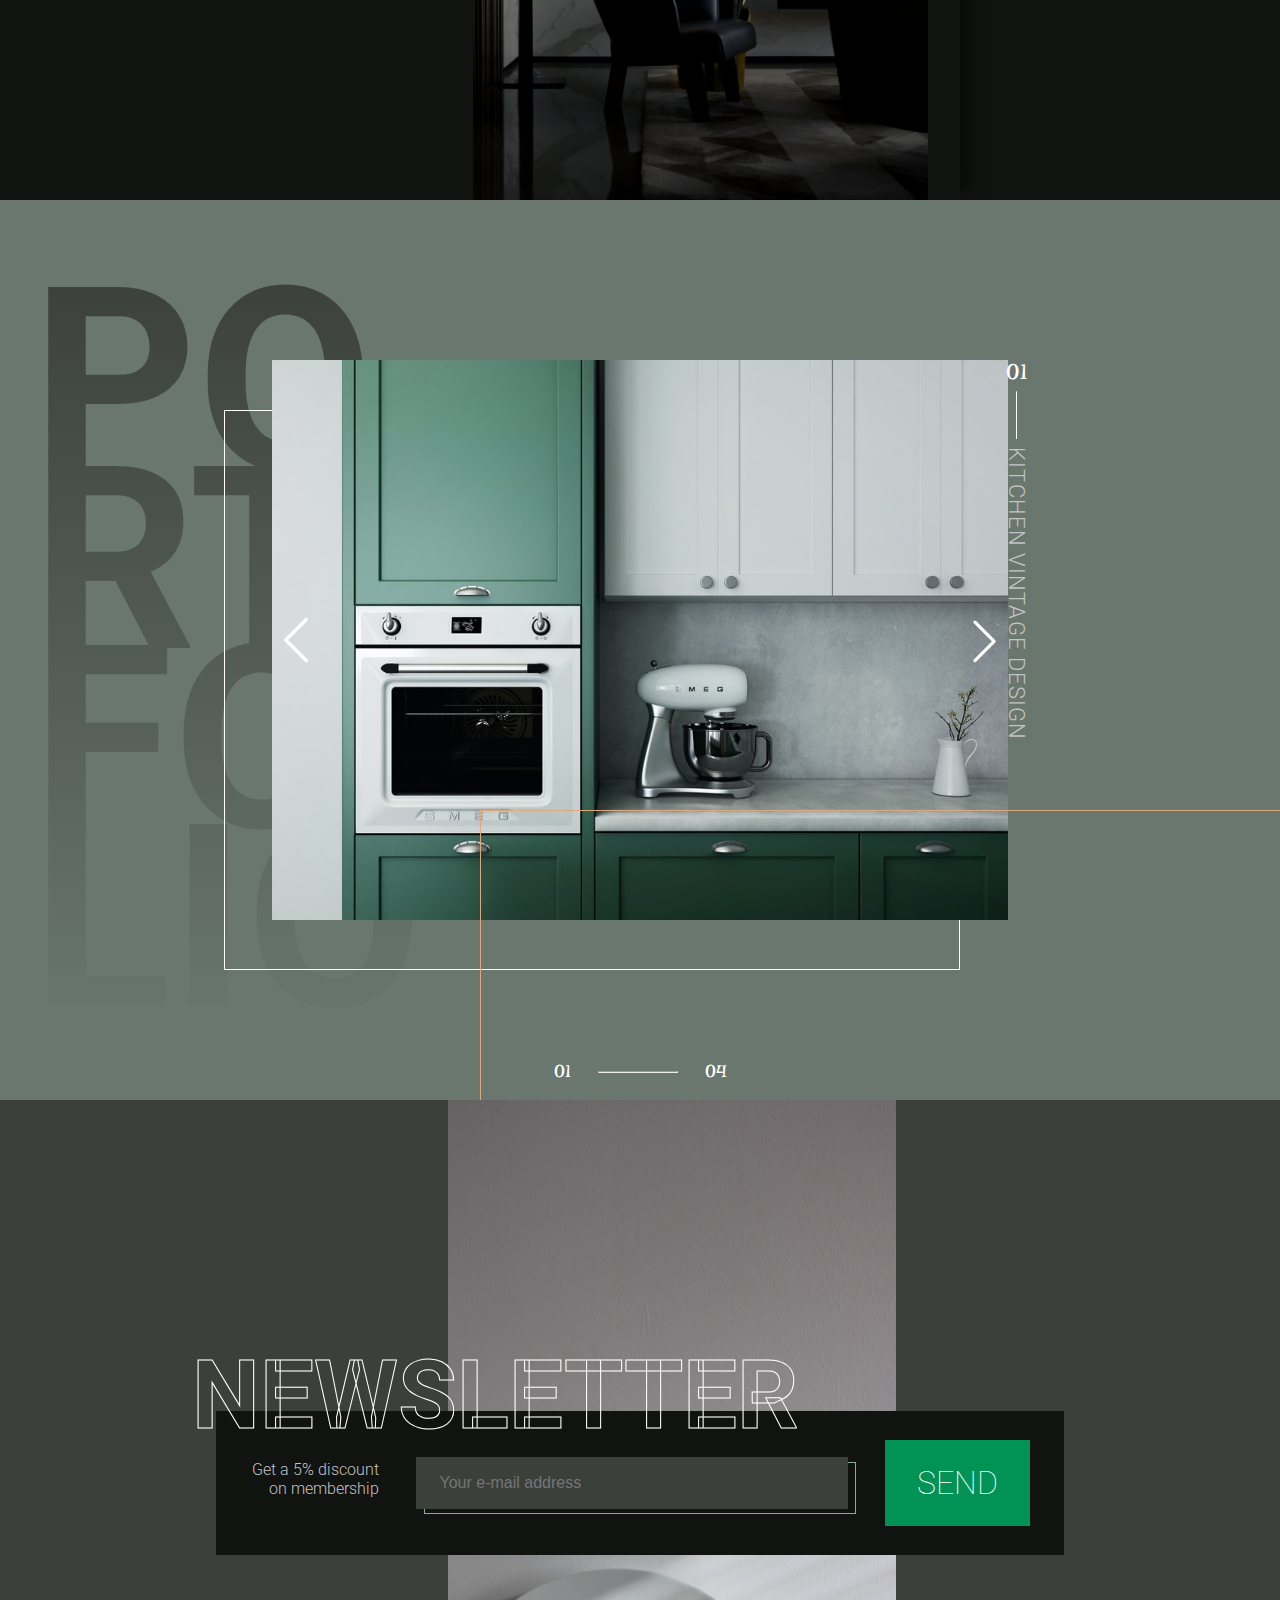
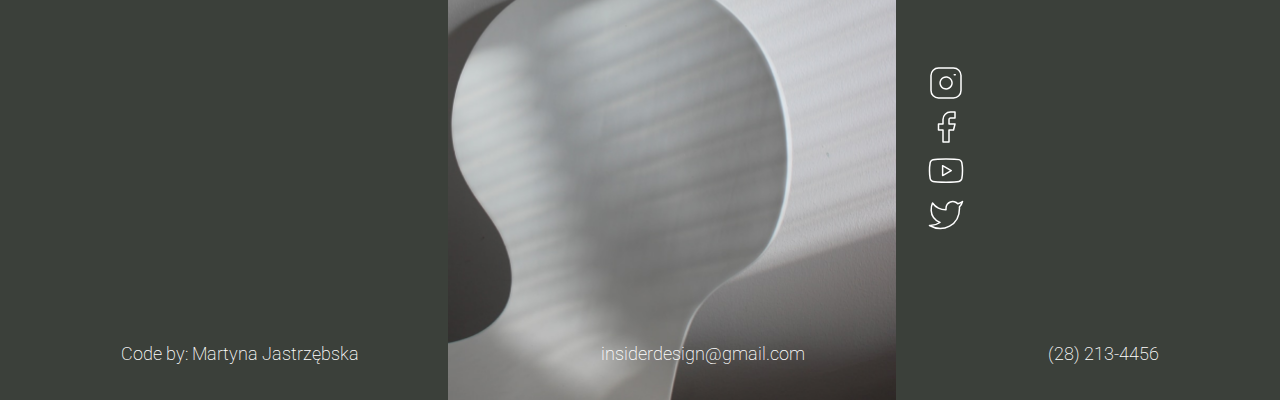
==== commit 7c19cd7d: "removing w-100 from result" ====
--- a/index.html
+++ b/index.html
@@ -149,12 +149,13 @@
                     <div class="header-newsletter header-newsletter-desktop">
                         newsletter
                     </div>
-                    <div class="email-text right">Get a 5% discount on membership</div>
+                    <div class="email-text right result">Get a 5% discount on membership</div>
                     <div class="email-holder flex h-100">
                         <input class="email-input" type="text" placeholder="Your e-mail address">
                         <div class="email-shadow"></div>
+                        <p class="bottom result"></p>
                     </div>
-                    <button class="action-btn newsletter-button">send</button>
+                    <button class="newsletter-button flex action-btn">send</button>
                 </div>  
                 <!-- <div class="email-box-shadow"></div> -->
             </div>
--- a/style.css
+++ b/style.css
@@ -52,8 +52,6 @@
     z-index: -3;
 } */
 
-/* test3 */
-
 .mobile {
     display: block;
 }
@@ -262,7 +260,7 @@
     color: var(--graygreen);
     letter-spacing: 4px;
     line-height: min(22vw, 1em);
-    transition: 0.25s;
+    transition: 0.5s;
 }
 .header h1:hover {
     color: transparent;
@@ -282,7 +280,6 @@
 .action-btn {
     cursor: pointer;
     background-color: var(--greenhaze);
-    display: inline-block;
     border: 0;
     color: white;
     transition: 0.25s;
@@ -293,7 +290,6 @@
 }
 .shadow-btn, .action-btn {
     padding: 0.75em;
-    display: inline-block;
     font-size: min(1.75rem,10vh);
     font-family: 'Roboto', sans-serif;
     text-transform: uppercase;
@@ -485,7 +481,7 @@
     text-align: right;
     -webkit-text-stroke-width: 2px;
     -webkit-text-stroke-color: var(--apricot);
-    transition: 0.25s;
+    transition: 0.5s;
 }
 .h-about:hover h2 {
     color: var(--apricot);
@@ -779,6 +775,11 @@
     -webkit-text-stroke-width: 1px;
     -webkit-text-stroke-color: white;
 }
+.header-newsletter:hover {
+    color: white;
+    -webkit-text-stroke-width: none;
+    transition: 0.5s;
+}
 .header-newsletter-mobile {
     -webkit-transform: rotate(-90deg) translate(-45%, -220%);
     -moz-transform: rotate(-90deg) translate(-45%, -220%);
@@ -801,7 +802,7 @@
     position: relative;
     background-color: var(--black);
     width: 90%;
-    height: 5.5em;
+    height: 6em;
     margin-block-start: 15vh;
     justify-content: center;
     align-items: center;
@@ -825,6 +826,7 @@
     font-weight: 300;
     font-size: 0.75rem;
     color: white;
+    transition: 1s;
 }
 .email-input {
     position: absolute;
@@ -834,6 +836,12 @@
     font-weight: 200;
     color: white;
 }
+.email-input:focus {
+    outline: none;
+    margin-inline-end: -1em;
+    margin-block-end: -0.625em;
+    transition: 0.5s;
+}
 .email-input, .email-shadow{
     width: 100%;
     height: 2.5rem;
@@ -847,8 +855,24 @@
 }
 .newsletter-button {
     position: absolute;
-    margin-block-end: -5.25em;
-    right: 0.375em;
+    margin-block-end: -6.5em;
+    right: 0;
+    justify-content: center;
+    align-items: center;
+    animation: none;
+}
+.spin img {
+    animation: spin 0.5s linear infinite;
+}
+.result {
+    transition: 1s;
+    color: white;
+    margin-block-end: 0.5em;
+}
+
+@keyframes spin {
+    from {transform: rotate(0deg);}
+    to {transform: rotate(360deg);}
 }
 
 @media (min-width: 500px) {
@@ -875,7 +899,7 @@
         font-size: 6rem;
     }
     .newsletter-button {
-        position: static;
+        position: relative;
         margin-block-end: 0;
         right: auto;
     }
@@ -961,7 +985,7 @@
 }
 .footer-item {
     padding: 0.25em 1em;
-    transition: 0.25s;
+    transition: 0.5s;
 }
 
 @media (min-width: 768px) {
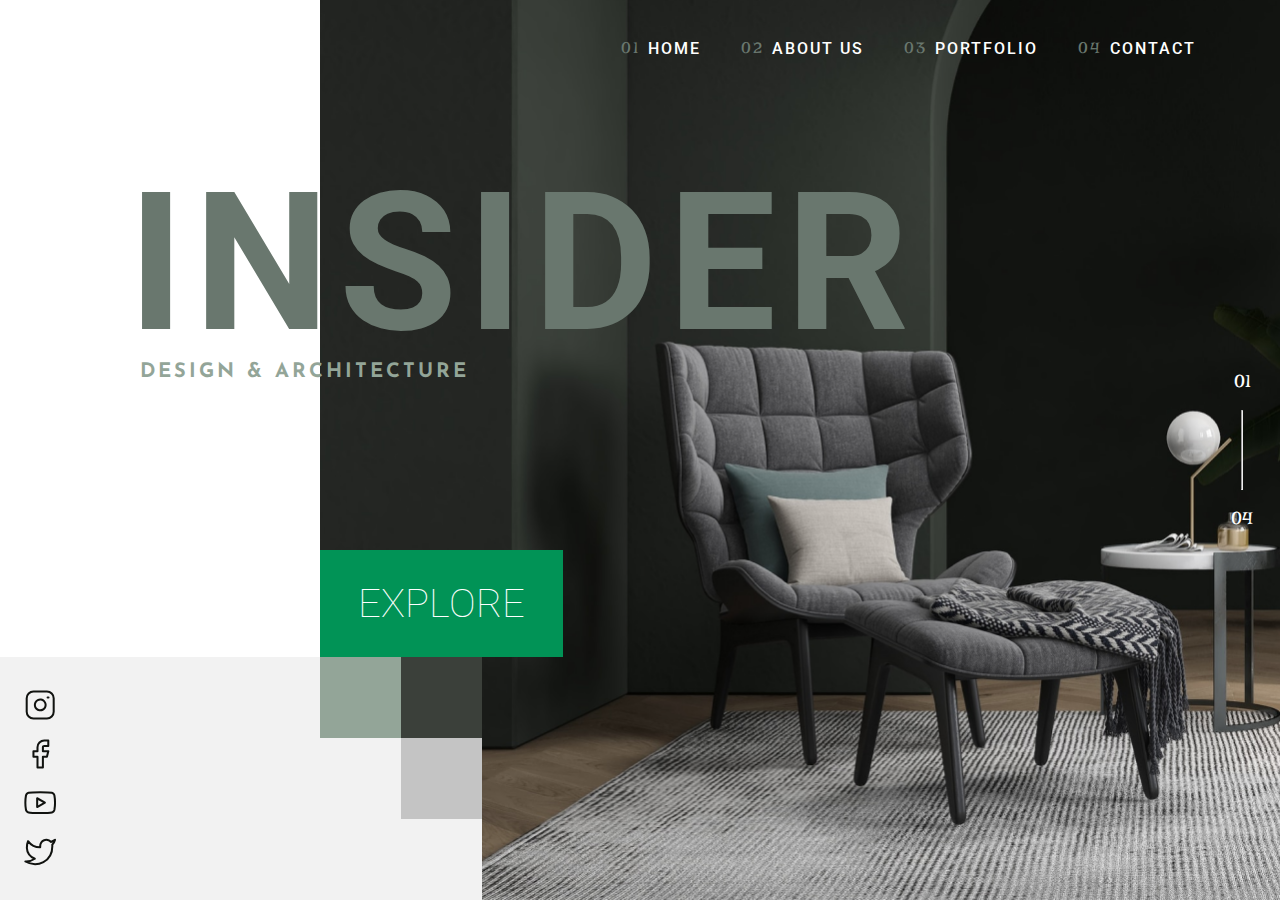
==== commit a6ddedd7: "init scroll setting" ====
--- a/index.html
+++ b/index.html
@@ -34,155 +34,158 @@
             <div class='page-nr' id='total'>4</div>
         </div>
     </div>
-    <div class="main-page" id="homepg">
-        <div class="header-holder flex">
-            <div class="header flex">
-                <h1>Insider</h1>
-                <p>design & architecture</p>
-                <div class="btn-holder mobile">
+    
+    <main>
+        <div class="main-page top" id="homepg">
+            <div class="header-holder flex">
+                <div class="header flex">
+                    <h1>Insider</h1>
+                    <p>design & architecture</p>
+                    <div class="btn-holder mobile">
+                        <button class="action-btn home-btn">explore</button>
+                    </div>
+                </div>
+            </div>
+            <div class="bg-home top w-100 h-100">
+                <div class="btn-holder desktop">
                     <button class="action-btn home-btn">explore</button>
+                </div>
+                <div class="grid-desktop sm-container bottom">
+                    <div class="light-green-square"></div>
+                    <div class="dark-square"></div>
+                    <div class="light-gray-square"></div>
+                </div>
+            </div>
+            <div class="grid-mobile sm-container bottom flex">
+                <div class="light-green-square"></div>
+                <div class="dark-square"></div>
+                <div class="light-gray-square"></div>
+                <div class="socials-grid flex">
+                    <svg width="36" height="36" viewBox="0 0 36 36" fill="none" xmlns="http://www.w3.org/2000/svg">
+                        <path class="svg-icon" d="M25.5 3H10.5C6.35786 3 3 6.35786 3 10.5V25.5C3 29.6421 6.35786 33 10.5 33H25.5C29.6421 33 33 29.6421 33 25.5V10.5C33 6.35786 29.6421 3 25.5 3Z" stroke="black" stroke-width="3" stroke-linecap="round" stroke-linejoin="round"/>
+                        <path class="svg-icon" d="M24 17.055C24.1851 18.3034 23.9719 19.5783 23.3906 20.6985C22.8094 21.8187 21.8897 22.7271 20.7624 23.2945C19.6351 23.8619 18.3577 24.0594 17.1117 23.8589C15.8657 23.6584 14.7146 23.0701 13.8222 22.1777C12.9299 21.2854 12.3416 20.1343 12.1411 18.8883C11.9406 17.6423 12.1381 16.3648 12.7055 15.2376C13.2729 14.1103 14.1813 13.1906 15.3015 12.6094C16.4217 12.0281 17.6966 11.8149 18.945 12C20.2184 12.1888 21.3973 12.7822 22.3075 13.6925C23.2178 14.6027 23.8112 15.7816 24 17.055Z" stroke="black" stroke-width="3" stroke-linecap="round" stroke-linejoin="round"/>
+                        <path class="svg-icon" d="M26.25 9.75H27.25" stroke="black" stroke-width="3" stroke-linecap="round" stroke-linejoin="round"/>
+                    </svg>
+                    <svg width="36" height="36" viewBox="0 0 36 36" fill="none" xmlns="http://www.w3.org/2000/svg">
+                        <path class="svg-icon" d="M27 3H22.5C20.5109 3 18.6032 3.79018 17.1967 5.1967C15.7902 6.60322 15 8.51088 15 10.5V15H10.5V21H15V33H21V21H25.5L27 15H21V10.5C21 10.1022 21.158 9.72064 21.4393 9.43934C21.7206 9.15804 22.1022 9 22.5 9H27V3Z" stroke="black" stroke-width="3" stroke-linecap="round" stroke-linejoin="round"/>
+                    </svg>
+                    <svg width="36" height="36" viewBox="0 0 36 36" fill="none" xmlns="http://www.w3.org/2000/svg">
+                        <path class="svg-icon" d="M33.81 9.63C33.6318 8.91811 33.2689 8.26586 32.758 7.73911C32.247 7.21236 31.6061 6.82978 30.9 6.63C28.32 6 18 6 18 6C18 6 7.68 6 5.1 6.69C4.39387 6.88978 3.75297 7.27236 3.24202 7.79911C2.73108 8.32586 2.36819 8.97811 2.19 9.69C1.71782 12.3083 1.48686 14.9645 1.5 17.625C1.48317 20.3056 1.71415 22.982 2.19 25.62C2.38644 26.3098 2.75746 26.9372 3.26722 27.4417C3.77697 27.9462 4.40823 28.3107 5.1 28.5C7.68 29.19 18 29.19 18 29.19C18 29.19 28.32 29.19 30.9 28.5C31.6061 28.3002 32.247 27.9176 32.758 27.3909C33.2689 26.8641 33.6318 26.2119 33.81 25.5C34.2785 22.9014 34.5095 20.2655 34.5 17.625C34.5168 14.9444 34.2859 12.268 33.81 9.63V9.63Z" stroke="black" stroke-width="3" stroke-linecap="round" stroke-linejoin="round"/>
+                        <path class="svg-icon" d="M14.625 22.53L23.25 17.625L14.625 12.72V22.53Z" stroke="black" stroke-width="3" stroke-linecap="round" stroke-linejoin="round"/>
+                    </svg>
+                    <svg width="36" height="36" viewBox="0 0 36 36" fill="none" xmlns="http://www.w3.org/2000/svg">
+                        <path class="svg-icon" d="M34.5 4.50001C33.0636 5.51322 31.4732 6.28817 29.79 6.79501C28.8866 5.75627 27.686 5.02005 26.3506 4.6859C25.0151 4.35175 23.6092 4.4358 22.3231 4.92669C21.037 5.41757 19.9327 6.29161 19.1595 7.43058C18.3863 8.56956 17.9815 9.91851 18 11.295V12.795C15.364 12.8634 12.7519 12.2787 10.3965 11.0932C8.04112 9.90763 6.01548 8.15796 4.5 6.00001C4.5 6.00001 -1.5 19.5 12 25.5C8.91079 27.597 5.23074 28.6484 1.5 28.5C15 36 31.5 28.5 31.5 11.25C31.4986 10.8322 31.4584 10.4154 31.38 10.005C32.9109 8.49525 33.9912 6.58908 34.5 4.50001V4.50001Z" stroke="black" stroke-width="3" stroke-linecap="round" stroke-linejoin="round"/>
+                    </svg>
                 </div>
             </div>
         </div>
-        <div class="bg-home top w-100 h-100">
-            <div class="btn-holder desktop">
-                <button class="action-btn home-btn">explore</button>
+        <div class="main-page none" id="about">
+            <div class="dark-shadow bottom"></div>
+            <div class="about-gallery top flex w-100 h-100">
+                <div class="up-photo top">
+                    <img class="h-100" src="img/about1.png" alt="">
+                </div>
+                <div class="down-photo bottom right">
+                    <img class="h-100" src="img/about2.png" alt="">
+                </div>
             </div>
-            <div class="grid-desktop sm-container bottom">
-                <div class="light-green-square"></div>
-                <div class="dark-square"></div>
-                <div class="light-gray-square"></div>
-            </div>
-        </div>
-        <div class="grid-mobile sm-container bottom flex">
-            <div class="light-green-square"></div>
-            <div class="dark-square"></div>
-            <div class="light-gray-square"></div>
-            <div class="socials-grid flex">
-                <svg width="36" height="36" viewBox="0 0 36 36" fill="none" xmlns="http://www.w3.org/2000/svg">
-                    <path class="svg-icon" d="M25.5 3H10.5C6.35786 3 3 6.35786 3 10.5V25.5C3 29.6421 6.35786 33 10.5 33H25.5C29.6421 33 33 29.6421 33 25.5V10.5C33 6.35786 29.6421 3 25.5 3Z" stroke="black" stroke-width="3" stroke-linecap="round" stroke-linejoin="round"/>
-                    <path class="svg-icon" d="M24 17.055C24.1851 18.3034 23.9719 19.5783 23.3906 20.6985C22.8094 21.8187 21.8897 22.7271 20.7624 23.2945C19.6351 23.8619 18.3577 24.0594 17.1117 23.8589C15.8657 23.6584 14.7146 23.0701 13.8222 22.1777C12.9299 21.2854 12.3416 20.1343 12.1411 18.8883C11.9406 17.6423 12.1381 16.3648 12.7055 15.2376C13.2729 14.1103 14.1813 13.1906 15.3015 12.6094C16.4217 12.0281 17.6966 11.8149 18.945 12C20.2184 12.1888 21.3973 12.7822 22.3075 13.6925C23.2178 14.6027 23.8112 15.7816 24 17.055Z" stroke="black" stroke-width="3" stroke-linecap="round" stroke-linejoin="round"/>
-                    <path class="svg-icon" d="M26.25 9.75H27.25" stroke="black" stroke-width="3" stroke-linecap="round" stroke-linejoin="round"/>
-                </svg>
-                <svg width="36" height="36" viewBox="0 0 36 36" fill="none" xmlns="http://www.w3.org/2000/svg">
-                    <path class="svg-icon" d="M27 3H22.5C20.5109 3 18.6032 3.79018 17.1967 5.1967C15.7902 6.60322 15 8.51088 15 10.5V15H10.5V21H15V33H21V21H25.5L27 15H21V10.5C21 10.1022 21.158 9.72064 21.4393 9.43934C21.7206 9.15804 22.1022 9 22.5 9H27V3Z" stroke="black" stroke-width="3" stroke-linecap="round" stroke-linejoin="round"/>
-                </svg>
-                <svg width="36" height="36" viewBox="0 0 36 36" fill="none" xmlns="http://www.w3.org/2000/svg">
-                    <path class="svg-icon" d="M33.81 9.63C33.6318 8.91811 33.2689 8.26586 32.758 7.73911C32.247 7.21236 31.6061 6.82978 30.9 6.63C28.32 6 18 6 18 6C18 6 7.68 6 5.1 6.69C4.39387 6.88978 3.75297 7.27236 3.24202 7.79911C2.73108 8.32586 2.36819 8.97811 2.19 9.69C1.71782 12.3083 1.48686 14.9645 1.5 17.625C1.48317 20.3056 1.71415 22.982 2.19 25.62C2.38644 26.3098 2.75746 26.9372 3.26722 27.4417C3.77697 27.9462 4.40823 28.3107 5.1 28.5C7.68 29.19 18 29.19 18 29.19C18 29.19 28.32 29.19 30.9 28.5C31.6061 28.3002 32.247 27.9176 32.758 27.3909C33.2689 26.8641 33.6318 26.2119 33.81 25.5C34.2785 22.9014 34.5095 20.2655 34.5 17.625C34.5168 14.9444 34.2859 12.268 33.81 9.63V9.63Z" stroke="black" stroke-width="3" stroke-linecap="round" stroke-linejoin="round"/>
-                    <path class="svg-icon" d="M14.625 22.53L23.25 17.625L14.625 12.72V22.53Z" stroke="black" stroke-width="3" stroke-linecap="round" stroke-linejoin="round"/>
-                </svg>
-                <svg width="36" height="36" viewBox="0 0 36 36" fill="none" xmlns="http://www.w3.org/2000/svg">
-                    <path class="svg-icon" d="M34.5 4.50001C33.0636 5.51322 31.4732 6.28817 29.79 6.79501C28.8866 5.75627 27.686 5.02005 26.3506 4.6859C25.0151 4.35175 23.6092 4.4358 22.3231 4.92669C21.037 5.41757 19.9327 6.29161 19.1595 7.43058C18.3863 8.56956 17.9815 9.91851 18 11.295V12.795C15.364 12.8634 12.7519 12.2787 10.3965 11.0932C8.04112 9.90763 6.01548 8.15796 4.5 6.00001C4.5 6.00001 -1.5 19.5 12 25.5C8.91079 27.597 5.23074 28.6484 1.5 28.5C15 36 31.5 28.5 31.5 11.25C31.4986 10.8322 31.4584 10.4154 31.38 10.005C32.9109 8.49525 33.9912 6.58908 34.5 4.50001V4.50001Z" stroke="black" stroke-width="3" stroke-linecap="round" stroke-linejoin="round"/>
-                </svg>
-            </div>
-        </div>
-    </div>
-    <div class="main-page" id="about">
-        <div class="dark-shadow bottom"></div>
-        <div class="about-gallery top flex w-100 h-100">
-            <div class="up-photo top">
-                <img class="h-100" src="img/about1.png" alt="">
-            </div>
-            <div class="down-photo bottom right">
-                <img class="h-100" src="img/about2.png" alt="">
-            </div>
-        </div>
-        <div class="header-aboutus-holder flex">
-            <div class="header-aboutus">
-                <div class="h-about" id="habout">
-                    <h2>About<br>us</h2>
-                </div>
-                <div class="p-about" id="pabout">
-                    <p>Lorem ipsum dolor sit amet, consectetur adipiscing elit, 
-                        sed do eiusmod tempor incididunt ut labore et dolore magna. 
-                        Turpis massa sed elementum tempus egestas sed</p>
+            <div class="header-aboutus-holder flex">
+                <div class="header-aboutus">
+                    <div class="h-about" id="habout">
+                        <h2>About<br>us</h2>
+                    </div>
+                    <div class="p-about" id="pabout">
+                        <p>Lorem ipsum dolor sit amet, consectetur adipiscing elit, 
+                            sed do eiusmod tempor incididunt ut labore et dolore magna. 
+                            Turpis massa sed elementum tempus egestas sed</p>
+                    </div>
                 </div>
             </div>
         </div>
-    </div>
-
-    <div class="main-page" id="portfolio">
-        <div class="header-port-holder top flex h-100">
-            <div class="header-port-mask">
-                <h2>po<br>rt<br>fo<br>lio</h2>
+    
+        <div class="main-page none" id="portfolio">
+            <div class="header-port-holder top flex h-100">
+                <div class="header-port-mask">
+                    <h2>po<br>rt<br>fo<br>lio</h2>
+                </div>
+            </div>
+            <div class="gallery flex top w-100 h-100">
+                <div class="port-title flex">
+                    <div class="title-number">01</div>
+                    <hr class="title-line" />
+                    <div class="title-text">kitchen vintage design</div>
+                </div>
+                <div class="photo-port flex">
+                    <img class="w-100 h-100" src="img/port1.png" alt="">
+                    <div class="controls flex w-100">
+                        <svg width="8" height="14" viewBox="0 0 8 14" fill="none" xmlns="http://www.w3.org/2000/svg">
+                            <path d="M7 13L1 7L7 1" stroke="white" stroke-width="2" stroke-linecap="round" stroke-linejoin="round"/>
+                        </svg>
+                        <svg width="9" height="15" viewBox="0 0 9 15" fill="none" xmlns="http://www.w3.org/2000/svg">
+                            <path d="M1.66504 13.916L7.66504 7.91595L1.66504 1.91595" stroke="white" stroke-width="2" stroke-linecap="round" stroke-linejoin="round"/>
+                        </svg>
+                    </div>
+                </div>
+                <div class="photo-shadow-white"></div>
+                <div class="photo-shadow-yellow"></div>
+            </div>
+            <div class="gallery-counter page-counter w-100 h-100 top flex">
+                <div class="page-counter-holder flex">
+                    <div class="page-nr">1</div>
+                    <hr class="page-line">
+                    <div class="page-nr">4</div>
+                </div>
             </div>
         </div>
-        <div class="gallery flex top w-100 h-100">
-            <div class="port-title flex">
-                <div class="title-number">01</div>
-                <hr class="title-line" />
-                <div class="title-text">kitchen vintage design</div>
+    
+        <div class="main-page none" id="contact">
+            <div class="bg-contact top h-100">
+                <img class="w-100 h-100" src="img/contact.png" alt="">
             </div>
-            <div class="photo-port flex">
-                <img class="w-100 h-100" src="img/port1.png" alt="">
-                <div class="controls flex w-100">
-                    <svg width="8" height="14" viewBox="0 0 8 14" fill="none" xmlns="http://www.w3.org/2000/svg">
-                        <path d="M7 13L1 7L7 1" stroke="white" stroke-width="2" stroke-linecap="round" stroke-linejoin="round"/>
+            <div class="newsletter-holder top w-100">
+                <div class="header-newsletter header-newsletter-mobile">
+                    newsletter
+                </div>
+                <div class="email-box-overflow flex w-100 h-100" id="emailboxoverflow">
+                    <div class="email-box flex">
+                        <div class="header-newsletter header-newsletter-desktop">
+                            newsletter
+                        </div>
+                        <div class="email-text right result">Get a 5% discount on membership</div>
+                        <div class="email-holder flex h-100">
+                            <input class="email-input" type="text" placeholder="Your e-mail address">
+                            <div class="email-shadow"></div>
+                            <p class="bottom result"></p>
+                        </div>
+                        <button class="newsletter-button flex action-btn">send</button>
+                    </div>  
+                    <!-- <div class="email-box-shadow"></div> -->
+                </div>
+                <div class="socials-contact bottom right flex">
+                    <svg width="36" height="36" viewBox="0 0 36 36" fill="none" xmlns="http://www.w3.org/2000/svg">
+                        <path class="svg-icon-contact" d="M25.5 3H10.5C6.35786 3 3 6.35786 3 10.5V25.5C3 29.6421 6.35786 33 10.5 33H25.5C29.6421 33 33 29.6421 33 25.5V10.5C33 6.35786 29.6421 3 25.5 3Z" stroke="black" stroke-width="3" stroke-linecap="round" stroke-linejoin="round"/>
+                        <path class="svg-icon-contact" d="M24 17.055C24.1851 18.3034 23.9719 19.5783 23.3906 20.6985C22.8094 21.8187 21.8897 22.7271 20.7624 23.2945C19.6351 23.8619 18.3577 24.0594 17.1117 23.8589C15.8657 23.6584 14.7146 23.0701 13.8222 22.1777C12.9299 21.2854 12.3416 20.1343 12.1411 18.8883C11.9406 17.6423 12.1381 16.3648 12.7055 15.2376C13.2729 14.1103 14.1813 13.1906 15.3015 12.6094C16.4217 12.0281 17.6966 11.8149 18.945 12C20.2184 12.1888 21.3973 12.7822 22.3075 13.6925C23.2178 14.6027 23.8112 15.7816 24 17.055Z" stroke="black" stroke-width="3" stroke-linecap="round" stroke-linejoin="round"/>
+                        <path class="svg-icon-contact" d="M26.25 9.75H27.25" stroke="black" stroke-width="3" stroke-linecap="round" stroke-linejoin="round"/>
                     </svg>
-                    <svg width="9" height="15" viewBox="0 0 9 15" fill="none" xmlns="http://www.w3.org/2000/svg">
-                        <path d="M1.66504 13.916L7.66504 7.91595L1.66504 1.91595" stroke="white" stroke-width="2" stroke-linecap="round" stroke-linejoin="round"/>
+                    <svg width="36" height="36" viewBox="0 0 36 36" fill="none" xmlns="http://www.w3.org/2000/svg">
+                        <path class="svg-icon-contact" d="M27 3H22.5C20.5109 3 18.6032 3.79018 17.1967 5.1967C15.7902 6.60322 15 8.51088 15 10.5V15H10.5V21H15V33H21V21H25.5L27 15H21V10.5C21 10.1022 21.158 9.72064 21.4393 9.43934C21.7206 9.15804 22.1022 9 22.5 9H27V3Z" stroke="black" stroke-width="3" stroke-linecap="round" stroke-linejoin="round"/>
+                    </svg>
+                    <svg width="36" height="36" viewBox="0 0 36 36" fill="none" xmlns="http://www.w3.org/2000/svg">
+                        <path class="svg-icon-contact" d="M33.81 9.63C33.6318 8.91811 33.2689 8.26586 32.758 7.73911C32.247 7.21236 31.6061 6.82978 30.9 6.63C28.32 6 18 6 18 6C18 6 7.68 6 5.1 6.69C4.39387 6.88978 3.75297 7.27236 3.24202 7.79911C2.73108 8.32586 2.36819 8.97811 2.19 9.69C1.71782 12.3083 1.48686 14.9645 1.5 17.625C1.48317 20.3056 1.71415 22.982 2.19 25.62C2.38644 26.3098 2.75746 26.9372 3.26722 27.4417C3.77697 27.9462 4.40823 28.3107 5.1 28.5C7.68 29.19 18 29.19 18 29.19C18 29.19 28.32 29.19 30.9 28.5C31.6061 28.3002 32.247 27.9176 32.758 27.3909C33.2689 26.8641 33.6318 26.2119 33.81 25.5C34.2785 22.9014 34.5095 20.2655 34.5 17.625C34.5168 14.9444 34.2859 12.268 33.81 9.63V9.63Z" stroke="black" stroke-width="3" stroke-linecap="round" stroke-linejoin="round"/>
+                        <path class="svg-icon-contact" d="M14.625 22.53L23.25 17.625L14.625 12.72V22.53Z" stroke="black" stroke-width="3" stroke-linecap="round" stroke-linejoin="round"/>
+                    </svg>
+                    <svg width="36" height="36" viewBox="0 0 36 36" fill="none" xmlns="http://www.w3.org/2000/svg">
+                        <path class="svg-icon-contact" d="M34.5 4.50001C33.0636 5.51322 31.4732 6.28817 29.79 6.79501C28.8866 5.75627 27.686 5.02005 26.3506 4.6859C25.0151 4.35175 23.6092 4.4358 22.3231 4.92669C21.037 5.41757 19.9327 6.29161 19.1595 7.43058C18.3863 8.56956 17.9815 9.91851 18 11.295V12.795C15.364 12.8634 12.7519 12.2787 10.3965 11.0932C8.04112 9.90763 6.01548 8.15796 4.5 6.00001C4.5 6.00001 -1.5 19.5 12 25.5C8.91079 27.597 5.23074 28.6484 1.5 28.5C15 36 31.5 28.5 31.5 11.25C31.4986 10.8322 31.4584 10.4154 31.38 10.005C32.9109 8.49525 33.9912 6.58908 34.5 4.50001V4.50001Z" stroke="black" stroke-width="3" stroke-linecap="round" stroke-linejoin="round"/>
                     </svg>
                 </div>
             </div>
-            <div class="photo-shadow-white"></div>
-            <div class="photo-shadow-yellow"></div>
-        </div>
-        <div class="gallery-counter page-counter w-100 h-100 top flex">
-            <div class="page-counter-holder flex">
-                <div class="page-nr">1</div>
-                <hr class="page-line">
-                <div class="page-nr">4</div>
+            <div class="footer bottom flex w-100">
+                <div class="footer-item">(28) 213-4456</div>
+                <div class="footer-item">insiderdesign@gmail.com</div>
+                <div class="footer-item">Code by: Martyna Jastrzębska</div>
             </div>
         </div>
-    </div>
-
-    <div class="main-page" id="contact">
-        <div class="bg-contact top h-100">
-            <img class="w-100 h-100" src="img/contact.png" alt="">
-        </div>
-        <div class="newsletter-holder top w-100">
-            <div class="header-newsletter header-newsletter-mobile">
-                newsletter
-            </div>
-            <div class="email-box-overflow flex w-100 h-100" id="emailboxoverflow">
-                <div class="email-box flex">
-                    <div class="header-newsletter header-newsletter-desktop">
-                        newsletter
-                    </div>
-                    <div class="email-text right result">Get a 5% discount on membership</div>
-                    <div class="email-holder flex h-100">
-                        <input class="email-input" type="text" placeholder="Your e-mail address">
-                        <div class="email-shadow"></div>
-                        <p class="bottom result"></p>
-                    </div>
-                    <button class="newsletter-button flex action-btn">send</button>
-                </div>  
-                <!-- <div class="email-box-shadow"></div> -->
-            </div>
-            <div class="socials-contact bottom right flex">
-                <svg width="36" height="36" viewBox="0 0 36 36" fill="none" xmlns="http://www.w3.org/2000/svg">
-                    <path class="svg-icon-contact" d="M25.5 3H10.5C6.35786 3 3 6.35786 3 10.5V25.5C3 29.6421 6.35786 33 10.5 33H25.5C29.6421 33 33 29.6421 33 25.5V10.5C33 6.35786 29.6421 3 25.5 3Z" stroke="black" stroke-width="3" stroke-linecap="round" stroke-linejoin="round"/>
-                    <path class="svg-icon-contact" d="M24 17.055C24.1851 18.3034 23.9719 19.5783 23.3906 20.6985C22.8094 21.8187 21.8897 22.7271 20.7624 23.2945C19.6351 23.8619 18.3577 24.0594 17.1117 23.8589C15.8657 23.6584 14.7146 23.0701 13.8222 22.1777C12.9299 21.2854 12.3416 20.1343 12.1411 18.8883C11.9406 17.6423 12.1381 16.3648 12.7055 15.2376C13.2729 14.1103 14.1813 13.1906 15.3015 12.6094C16.4217 12.0281 17.6966 11.8149 18.945 12C20.2184 12.1888 21.3973 12.7822 22.3075 13.6925C23.2178 14.6027 23.8112 15.7816 24 17.055Z" stroke="black" stroke-width="3" stroke-linecap="round" stroke-linejoin="round"/>
-                    <path class="svg-icon-contact" d="M26.25 9.75H27.25" stroke="black" stroke-width="3" stroke-linecap="round" stroke-linejoin="round"/>
-                </svg>
-                <svg width="36" height="36" viewBox="0 0 36 36" fill="none" xmlns="http://www.w3.org/2000/svg">
-                    <path class="svg-icon-contact" d="M27 3H22.5C20.5109 3 18.6032 3.79018 17.1967 5.1967C15.7902 6.60322 15 8.51088 15 10.5V15H10.5V21H15V33H21V21H25.5L27 15H21V10.5C21 10.1022 21.158 9.72064 21.4393 9.43934C21.7206 9.15804 22.1022 9 22.5 9H27V3Z" stroke="black" stroke-width="3" stroke-linecap="round" stroke-linejoin="round"/>
-                </svg>
-                <svg width="36" height="36" viewBox="0 0 36 36" fill="none" xmlns="http://www.w3.org/2000/svg">
-                    <path class="svg-icon-contact" d="M33.81 9.63C33.6318 8.91811 33.2689 8.26586 32.758 7.73911C32.247 7.21236 31.6061 6.82978 30.9 6.63C28.32 6 18 6 18 6C18 6 7.68 6 5.1 6.69C4.39387 6.88978 3.75297 7.27236 3.24202 7.79911C2.73108 8.32586 2.36819 8.97811 2.19 9.69C1.71782 12.3083 1.48686 14.9645 1.5 17.625C1.48317 20.3056 1.71415 22.982 2.19 25.62C2.38644 26.3098 2.75746 26.9372 3.26722 27.4417C3.77697 27.9462 4.40823 28.3107 5.1 28.5C7.68 29.19 18 29.19 18 29.19C18 29.19 28.32 29.19 30.9 28.5C31.6061 28.3002 32.247 27.9176 32.758 27.3909C33.2689 26.8641 33.6318 26.2119 33.81 25.5C34.2785 22.9014 34.5095 20.2655 34.5 17.625C34.5168 14.9444 34.2859 12.268 33.81 9.63V9.63Z" stroke="black" stroke-width="3" stroke-linecap="round" stroke-linejoin="round"/>
-                    <path class="svg-icon-contact" d="M14.625 22.53L23.25 17.625L14.625 12.72V22.53Z" stroke="black" stroke-width="3" stroke-linecap="round" stroke-linejoin="round"/>
-                </svg>
-                <svg width="36" height="36" viewBox="0 0 36 36" fill="none" xmlns="http://www.w3.org/2000/svg">
-                    <path class="svg-icon-contact" d="M34.5 4.50001C33.0636 5.51322 31.4732 6.28817 29.79 6.79501C28.8866 5.75627 27.686 5.02005 26.3506 4.6859C25.0151 4.35175 23.6092 4.4358 22.3231 4.92669C21.037 5.41757 19.9327 6.29161 19.1595 7.43058C18.3863 8.56956 17.9815 9.91851 18 11.295V12.795C15.364 12.8634 12.7519 12.2787 10.3965 11.0932C8.04112 9.90763 6.01548 8.15796 4.5 6.00001C4.5 6.00001 -1.5 19.5 12 25.5C8.91079 27.597 5.23074 28.6484 1.5 28.5C15 36 31.5 28.5 31.5 11.25C31.4986 10.8322 31.4584 10.4154 31.38 10.005C32.9109 8.49525 33.9912 6.58908 34.5 4.50001V4.50001Z" stroke="black" stroke-width="3" stroke-linecap="round" stroke-linejoin="round"/>
-                </svg>
-            </div>
-        </div>
-        <div class="footer bottom flex w-100">
-            <div class="footer-item">(28) 213-4456</div>
-            <div class="footer-item">insiderdesign@gmail.com</div>
-            <div class="footer-item">Code by: Martyna Jastrzębska</div>
-        </div>
-    </div>
+    </main>
 
     <script src="js/nav.js"></script>
     <script src="js/email.js"></script>
--- a/style.css
+++ b/style.css
@@ -20,43 +20,54 @@
 body {
     font-family: 'Roboto', sans-serif;
 }
-.top {
-    position: absolute;
-    top: 0;
-}
-.right {
-    position: absolute;
-    right: 0;
-}
-.bottom {
-    position: absolute;
-    bottom: 0;
-}
-.w-100 {
+main {
+    position: relative;
+}
+.main-page {
     width: 100%;
-}
-.h-100 {
-    height: 100%;
-}
-.flex {
-    display: flex;
-}
-
-#homepg, #about, #portfolio, #contact {
     height: 100vh;
     min-height: 600px;
     overflow: hidden;
     position: relative;
 }
-/* #about, #portfolio {
-    z-index: -3;
-} */
-
+#homepg {
+    z-index: 1;
+}
+#about {
+    z-index: 2;
+}
+#portfolio {
+    z-index: 3;
+}
+#contact {
+    z-index: 4;
+}
+.top {
+    position: absolute;
+    top: 0;
+}
+.right {
+    position: absolute;
+    right: 0;
+}
+.bottom {
+    position: absolute;
+    bottom: 0;
+}
+.w-100 {
+    width: 100%;
+}
+.h-100 {
+    height: 100%;
+}
+.flex {
+    display: flex;
+}
+.none, .desktop {
+    display: none;
+}
 .mobile {
     display: block;
-}
-.desktop {
-    display: none;
 }
 @media (min-width: 768px) {
     .mobile {
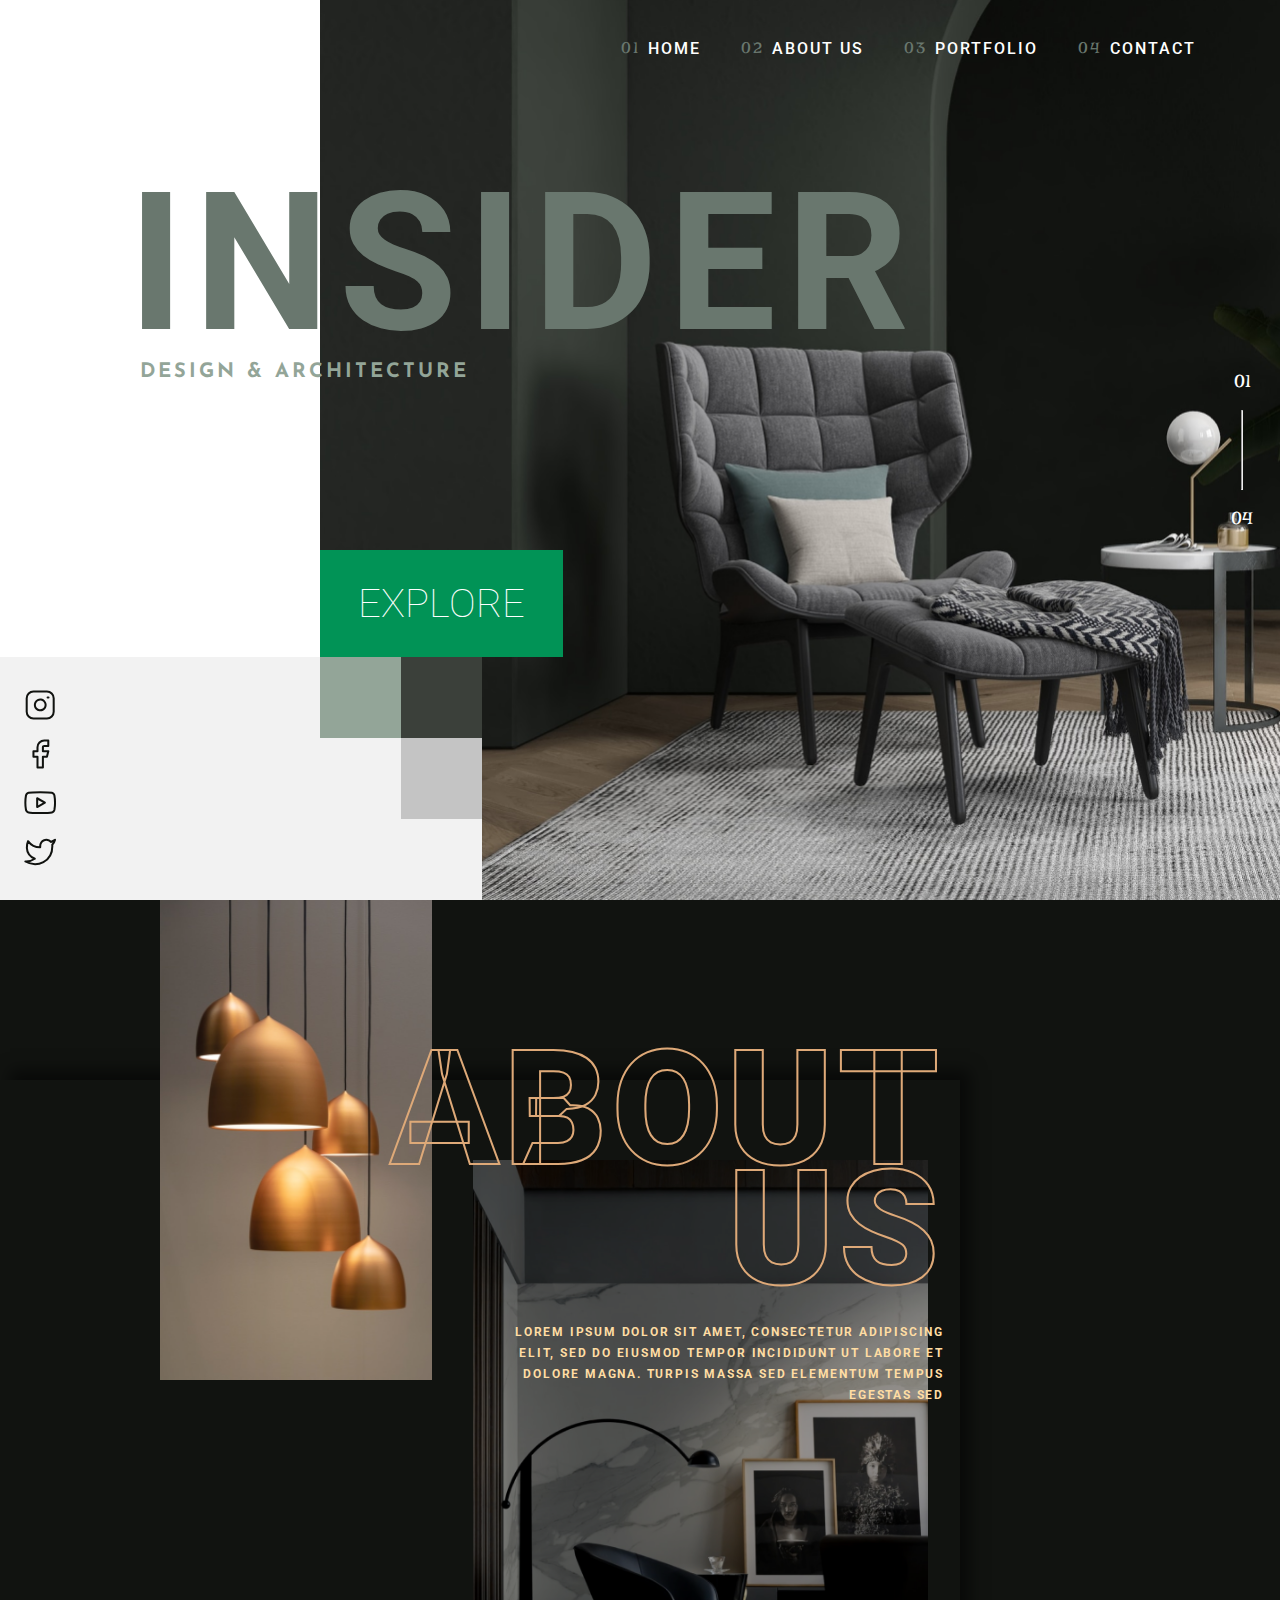
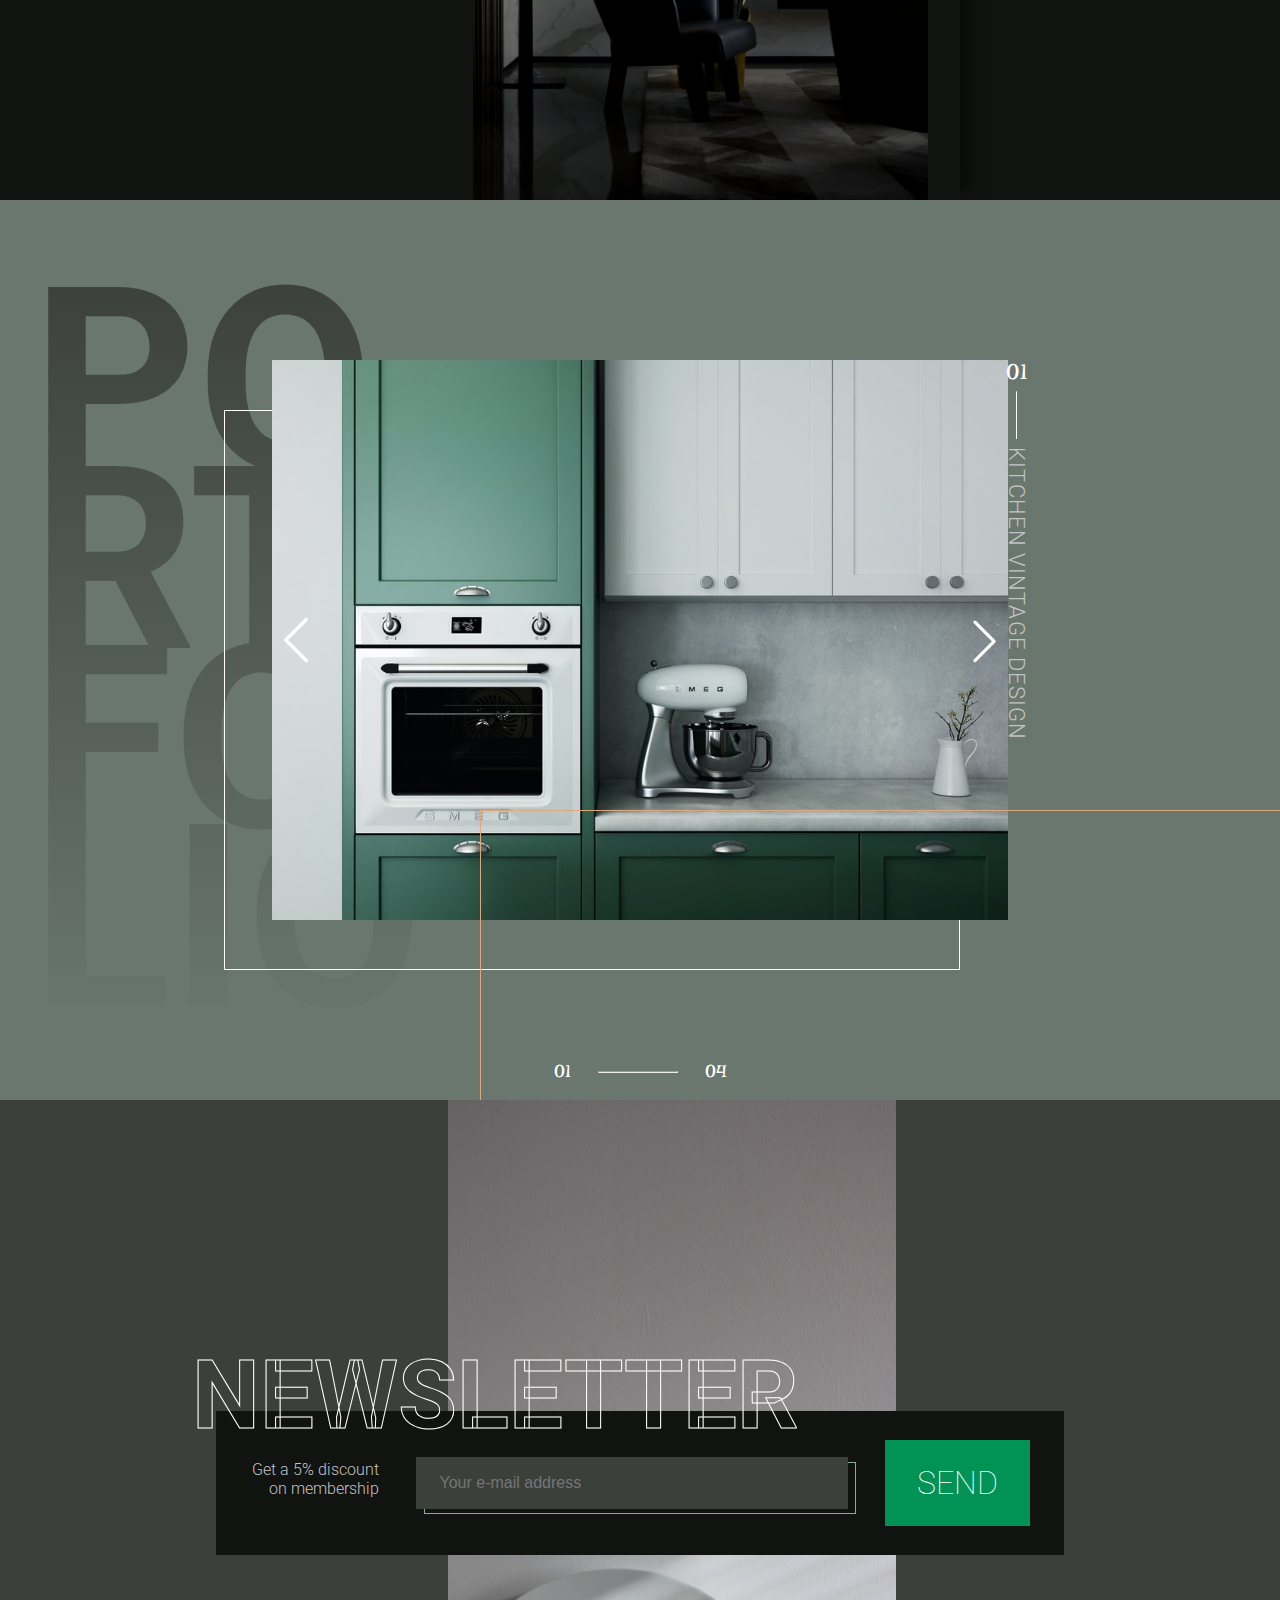
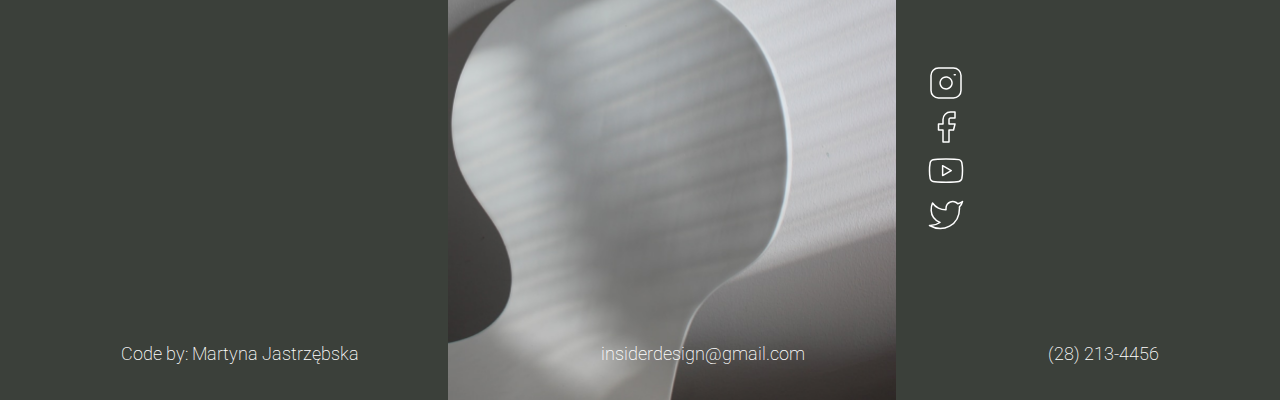
==== commit 915df015: "Fixing bugs with scroll and about us header" ====
--- a/index.html
+++ b/index.html
@@ -36,7 +36,7 @@
     </div>
     
     <main>
-        <div class="main-page top" id="homepg">
+        <div class="main-page" id="homepg" current="1">
             <div class="header-holder flex">
                 <div class="header flex">
                     <h1>Insider</h1>
@@ -79,7 +79,7 @@
                 </div>
             </div>
         </div>
-        <div class="main-page none" id="about">
+        <div class="main-page" id="about">
             <div class="dark-shadow bottom"></div>
             <div class="about-gallery top flex w-100 h-100">
                 <div class="up-photo top">
@@ -92,7 +92,7 @@
             <div class="header-aboutus-holder flex">
                 <div class="header-aboutus">
                     <div class="h-about" id="habout">
-                        <h2>About<br>us</h2>
+                        <h2>About us</h2>
                     </div>
                     <div class="p-about" id="pabout">
                         <p>Lorem ipsum dolor sit amet, consectetur adipiscing elit, 
@@ -103,7 +103,7 @@
             </div>
         </div>
     
-        <div class="main-page none" id="portfolio">
+        <div class="main-page" id="portfolio">
             <div class="header-port-holder top flex h-100">
                 <div class="header-port-mask">
                     <h2>po<br>rt<br>fo<br>lio</h2>
@@ -138,7 +138,7 @@
             </div>
         </div>
     
-        <div class="main-page none" id="contact">
+        <div class="main-page" id="contact">
             <div class="bg-contact top h-100">
                 <img class="w-100 h-100" src="img/contact.png" alt="">
             </div>
@@ -187,6 +187,7 @@
         </div>
     </main>
 
+    <script src="js/scroll.js"></script>
     <script src="js/nav.js"></script>
     <script src="js/email.js"></script>
     <script src="js/script.js"></script>
--- a/style.css
+++ b/style.css
@@ -469,8 +469,11 @@
     box-shadow: 10px -10px 15px rgba(0, 0, 0, 0.5);
 }
 .header-aboutus {
-    display: inline-block;
+    display: flex;
+    flex-direction: column;
+    align-items: flex-end;
     margin-inline-end: 8vw;
+    max-width: 75vw;
 }
 .header-aboutus-holder {
     position: relative;
@@ -483,7 +486,7 @@
     /* background-color: red; */
     display: inline-block;
 }
-.h-about h2 {
+.h-about h2{
     color: transparent;
     font-weight: 900;
     font-size: 22vw;
@@ -550,8 +553,12 @@
         letter-spacing: 5px;
     }
     .header-aboutus {
+        max-width: 35em;
         margin-inline-end: 0;
         margin-inline-start: 4em;
+    }
+    .p-about {
+        max-width: 28em;
     }
 }
 @media (min-width: 992px) {
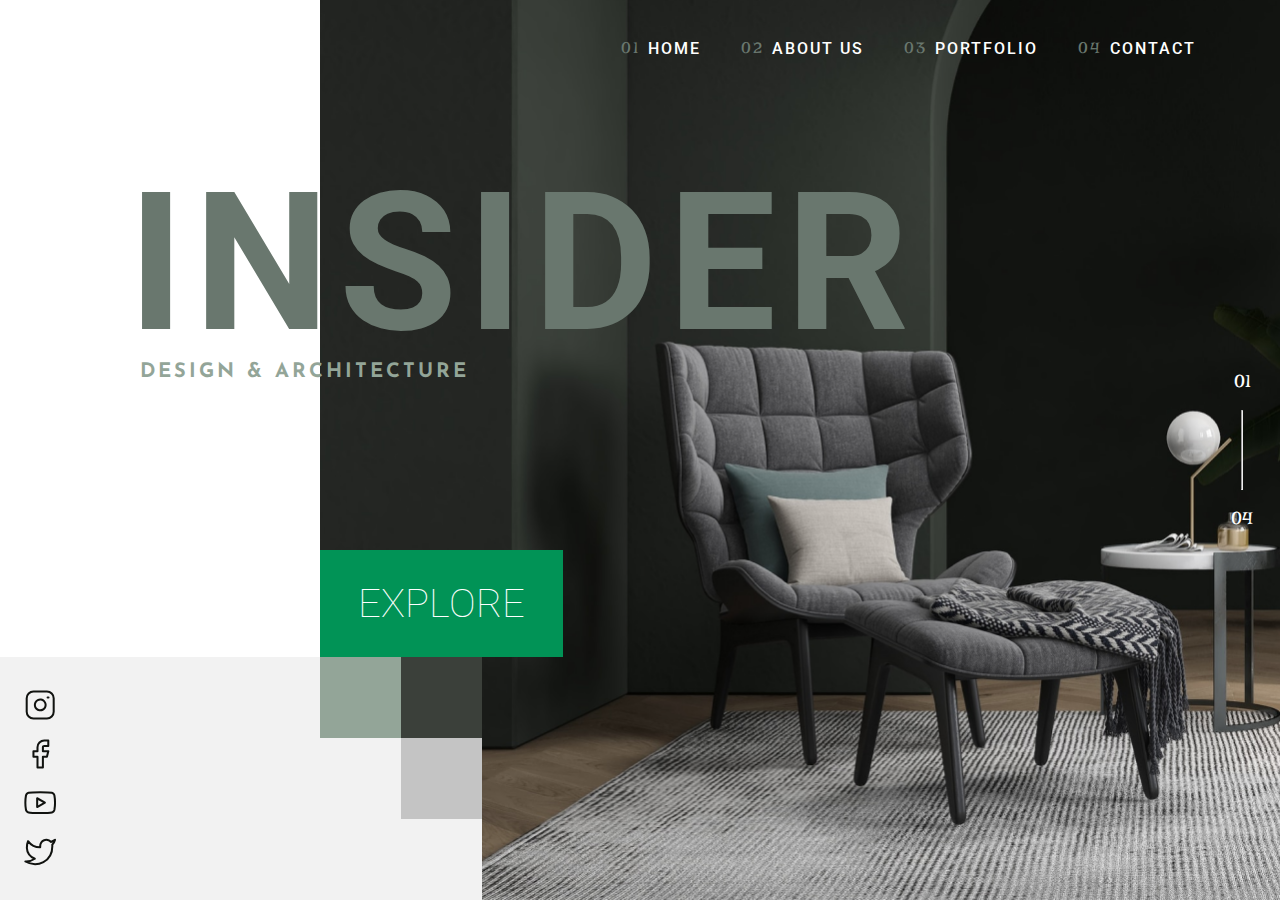
==== commit 7d46dad5: "Update scroll effect" ====
--- a/index.html
+++ b/index.html
@@ -1,195 +1,194 @@
-<!DOCTYPE html>
 <html lang="en">
-<head>
-    <meta charset="UTF-8">
-    <meta http-equiv="X-UA-Compatible" content="IE=edge">
-    <meta name="viewport" content="width=device-width, initial-scale=1.0">
-    <title>INSIDER - Design & Architecture</title>
-    <script src="https://ajax.googleapis.com/ajax/libs/jquery/3.6.0/jquery.min.js"></script>
-    <link rel="stylesheet" href="style.css">
-</head>
-<body>
-    <nav class="top w-100">
-        <div class='navbar flex' aria-expanded="false">
-            <div class='nav-toggle' data-visible="true">
-                <img src='icons/menu.png' alt='menu'>
+    <head>
+        <meta charset="UTF-8">
+        <meta http-equiv="X-UA-Compatible" content="IE=edge">
+        <meta name="viewport" content="width=device-width, initial-scale=1.0">
+        <title>INSIDER - Design & Architecture</title>
+        <script src="https://ajax.googleapis.com/ajax/libs/jquery/3.6.0/jquery.min.js"></script>
+        <link rel="stylesheet" href="style.css">
+    </head>
+    <body>
+        <nav class="top w-100">
+            <div class='navbar flex' aria-expanded="false">
+                <div class='nav-toggle' data-visible="true">
+                    <img src='icons/menu.png' alt='menu'>
+                </div>
+                <div class='nav-close top right flex' data-visible="false">
+                    <img  src="icons/close.svg" alt='close'>
+                </div>
+                <div class="navbar-nav nav" data-visible="false">
+                    <ul class="nav-list flex">
+                        <li class="nav-item"><hr> Home</li>
+                        <li class="nav-item"><hr> About us</li>
+                        <li class="nav-item"><hr> Portfolio</li>
+                        <li class="nav-item"><hr> Contact</li>
+                    </ul>
+                </div>
             </div>
-            <div class='nav-close top right flex' data-visible="false">
-                <img  src="icons/close.svg" alt='close'>
-            </div>
-            <div class="navbar-nav nav" data-visible="false">
-                <ul class="nav-list flex">
-                    <li class="nav-item"><hr> Home</li>
-                    <li class="nav-item"><hr> About us</li>
-                    <li class="nav-item"><hr> Portfolio</li>
-                    <li class="nav-item"><hr> Contact</li>
-                </ul>
+        </nav>
+        <div class="page-counter top flex w-100 h-100">
+            <div class='page-counter-holder flex'>
+                <div class='page-nr' id='current'>1</div>
+                <hr class='page-line'>
+                <div class='page-nr' id='total'>4</div>
             </div>
         </div>
-    </nav>
-    <div class="page-counter top flex w-100 h-100">
-        <div class='page-counter-holder flex'>
-            <div class='page-nr' id='current'>1</div>
-            <hr class='page-line'>
-            <div class='page-nr' id='total'>4</div>
-        </div>
-    </div>
-    
-    <main>
-        <div class="main-page" id="homepg" current="1">
-            <div class="header-holder flex">
-                <div class="header flex">
-                    <h1>Insider</h1>
-                    <p>design & architecture</p>
-                    <div class="btn-holder mobile">
+        <main id="main" style="height: 100%; overflow-x: hidden; overflow-y: hidden; ">
+            <div class="main-page" id="homepg" current="1">
+                <div class="header-holder flex">
+                    <div class="header flex">
+                        <h1>Insider</h1>
+                        <p>design & architecture</p>
+                        <div class="btn-holder mobile">
+                            <button class="action-btn home-btn">explore</button>
+                        </div>
+                    </div>
+                </div>
+                <div class="bg-home top w-100 h-100">
+                    <div class="btn-holder desktop">
                         <button class="action-btn home-btn">explore</button>
+                    </div>
+                    <div class="grid-desktop sm-container bottom">
+                        <div class="light-green-square"></div>
+                        <div class="dark-square"></div>
+                        <div class="light-gray-square"></div>
+                    </div>
+                </div>
+                <div class="grid-mobile sm-container bottom flex">
+                    <div class="light-green-square"></div>
+                    <div class="dark-square"></div>
+                    <div class="light-gray-square"></div>
+                    <div class="socials-grid flex">
+                        <svg width="36" height="36" viewBox="0 0 36 36" fill="none" xmlns="http://www.w3.org/2000/svg">
+                            <path class="svg-icon" d="M25.5 3H10.5C6.35786 3 3 6.35786 3 10.5V25.5C3 29.6421 6.35786 33 10.5 33H25.5C29.6421 33 33 29.6421 33 25.5V10.5C33 6.35786 29.6421 3 25.5 3Z" stroke="black" stroke-width="3" stroke-linecap="round" stroke-linejoin="round"/>
+                            <path class="svg-icon" d="M24 17.055C24.1851 18.3034 23.9719 19.5783 23.3906 20.6985C22.8094 21.8187 21.8897 22.7271 20.7624 23.2945C19.6351 23.8619 18.3577 24.0594 17.1117 23.8589C15.8657 23.6584 14.7146 23.0701 13.8222 22.1777C12.9299 21.2854 12.3416 20.1343 12.1411 18.8883C11.9406 17.6423 12.1381 16.3648 12.7055 15.2376C13.2729 14.1103 14.1813 13.1906 15.3015 12.6094C16.4217 12.0281 17.6966 11.8149 18.945 12C20.2184 12.1888 21.3973 12.7822 22.3075 13.6925C23.2178 14.6027 23.8112 15.7816 24 17.055Z" stroke="black" stroke-width="3" stroke-linecap="round" stroke-linejoin="round"/>
+                            <path class="svg-icon" d="M26.25 9.75H27.25" stroke="black" stroke-width="3" stroke-linecap="round" stroke-linejoin="round"/>
+                        </svg>
+                        <svg width="36" height="36" viewBox="0 0 36 36" fill="none" xmlns="http://www.w3.org/2000/svg">
+                            <path class="svg-icon" d="M27 3H22.5C20.5109 3 18.6032 3.79018 17.1967 5.1967C15.7902 6.60322 15 8.51088 15 10.5V15H10.5V21H15V33H21V21H25.5L27 15H21V10.5C21 10.1022 21.158 9.72064 21.4393 9.43934C21.7206 9.15804 22.1022 9 22.5 9H27V3Z" stroke="black" stroke-width="3" stroke-linecap="round" stroke-linejoin="round"/>
+                        </svg>
+                        <svg width="36" height="36" viewBox="0 0 36 36" fill="none" xmlns="http://www.w3.org/2000/svg">
+                            <path class="svg-icon" d="M33.81 9.63C33.6318 8.91811 33.2689 8.26586 32.758 7.73911C32.247 7.21236 31.6061 6.82978 30.9 6.63C28.32 6 18 6 18 6C18 6 7.68 6 5.1 6.69C4.39387 6.88978 3.75297 7.27236 3.24202 7.79911C2.73108 8.32586 2.36819 8.97811 2.19 9.69C1.71782 12.3083 1.48686 14.9645 1.5 17.625C1.48317 20.3056 1.71415 22.982 2.19 25.62C2.38644 26.3098 2.75746 26.9372 3.26722 27.4417C3.77697 27.9462 4.40823 28.3107 5.1 28.5C7.68 29.19 18 29.19 18 29.19C18 29.19 28.32 29.19 30.9 28.5C31.6061 28.3002 32.247 27.9176 32.758 27.3909C33.2689 26.8641 33.6318 26.2119 33.81 25.5C34.2785 22.9014 34.5095 20.2655 34.5 17.625C34.5168 14.9444 34.2859 12.268 33.81 9.63V9.63Z" stroke="black" stroke-width="3" stroke-linecap="round" stroke-linejoin="round"/>
+                            <path class="svg-icon" d="M14.625 22.53L23.25 17.625L14.625 12.72V22.53Z" stroke="black" stroke-width="3" stroke-linecap="round" stroke-linejoin="round"/>
+                        </svg>
+                        <svg width="36" height="36" viewBox="0 0 36 36" fill="none" xmlns="http://www.w3.org/2000/svg">
+                            <path class="svg-icon" d="M34.5 4.50001C33.0636 5.51322 31.4732 6.28817 29.79 6.79501C28.8866 5.75627 27.686 5.02005 26.3506 4.6859C25.0151 4.35175 23.6092 4.4358 22.3231 4.92669C21.037 5.41757 19.9327 6.29161 19.1595 7.43058C18.3863 8.56956 17.9815 9.91851 18 11.295V12.795C15.364 12.8634 12.7519 12.2787 10.3965 11.0932C8.04112 9.90763 6.01548 8.15796 4.5 6.00001C4.5 6.00001 -1.5 19.5 12 25.5C8.91079 27.597 5.23074 28.6484 1.5 28.5C15 36 31.5 28.5 31.5 11.25C31.4986 10.8322 31.4584 10.4154 31.38 10.005C32.9109 8.49525 33.9912 6.58908 34.5 4.50001V4.50001Z" stroke="black" stroke-width="3" stroke-linecap="round" stroke-linejoin="round"/>
+                        </svg>
                     </div>
                 </div>
             </div>
-            <div class="bg-home top w-100 h-100">
-                <div class="btn-holder desktop">
-                    <button class="action-btn home-btn">explore</button>
+            <div class="main-page" id="about">
+                <div class="dark-shadow bottom"></div>
+                <div class="about-gallery top flex w-100 h-100">
+                    <div class="up-photo top">
+                        <img class="h-100" src="img/about1.png" alt="">
+                    </div>
+                    <div class="down-photo bottom right">
+                        <img class="h-100" src="img/about2.png" alt="">
+                    </div>
                 </div>
-                <div class="grid-desktop sm-container bottom">
-                    <div class="light-green-square"></div>
-                    <div class="dark-square"></div>
-                    <div class="light-gray-square"></div>
-                </div>
-            </div>
-            <div class="grid-mobile sm-container bottom flex">
-                <div class="light-green-square"></div>
-                <div class="dark-square"></div>
-                <div class="light-gray-square"></div>
-                <div class="socials-grid flex">
-                    <svg width="36" height="36" viewBox="0 0 36 36" fill="none" xmlns="http://www.w3.org/2000/svg">
-                        <path class="svg-icon" d="M25.5 3H10.5C6.35786 3 3 6.35786 3 10.5V25.5C3 29.6421 6.35786 33 10.5 33H25.5C29.6421 33 33 29.6421 33 25.5V10.5C33 6.35786 29.6421 3 25.5 3Z" stroke="black" stroke-width="3" stroke-linecap="round" stroke-linejoin="round"/>
-                        <path class="svg-icon" d="M24 17.055C24.1851 18.3034 23.9719 19.5783 23.3906 20.6985C22.8094 21.8187 21.8897 22.7271 20.7624 23.2945C19.6351 23.8619 18.3577 24.0594 17.1117 23.8589C15.8657 23.6584 14.7146 23.0701 13.8222 22.1777C12.9299 21.2854 12.3416 20.1343 12.1411 18.8883C11.9406 17.6423 12.1381 16.3648 12.7055 15.2376C13.2729 14.1103 14.1813 13.1906 15.3015 12.6094C16.4217 12.0281 17.6966 11.8149 18.945 12C20.2184 12.1888 21.3973 12.7822 22.3075 13.6925C23.2178 14.6027 23.8112 15.7816 24 17.055Z" stroke="black" stroke-width="3" stroke-linecap="round" stroke-linejoin="round"/>
-                        <path class="svg-icon" d="M26.25 9.75H27.25" stroke="black" stroke-width="3" stroke-linecap="round" stroke-linejoin="round"/>
-                    </svg>
-                    <svg width="36" height="36" viewBox="0 0 36 36" fill="none" xmlns="http://www.w3.org/2000/svg">
-                        <path class="svg-icon" d="M27 3H22.5C20.5109 3 18.6032 3.79018 17.1967 5.1967C15.7902 6.60322 15 8.51088 15 10.5V15H10.5V21H15V33H21V21H25.5L27 15H21V10.5C21 10.1022 21.158 9.72064 21.4393 9.43934C21.7206 9.15804 22.1022 9 22.5 9H27V3Z" stroke="black" stroke-width="3" stroke-linecap="round" stroke-linejoin="round"/>
-                    </svg>
-                    <svg width="36" height="36" viewBox="0 0 36 36" fill="none" xmlns="http://www.w3.org/2000/svg">
-                        <path class="svg-icon" d="M33.81 9.63C33.6318 8.91811 33.2689 8.26586 32.758 7.73911C32.247 7.21236 31.6061 6.82978 30.9 6.63C28.32 6 18 6 18 6C18 6 7.68 6 5.1 6.69C4.39387 6.88978 3.75297 7.27236 3.24202 7.79911C2.73108 8.32586 2.36819 8.97811 2.19 9.69C1.71782 12.3083 1.48686 14.9645 1.5 17.625C1.48317 20.3056 1.71415 22.982 2.19 25.62C2.38644 26.3098 2.75746 26.9372 3.26722 27.4417C3.77697 27.9462 4.40823 28.3107 5.1 28.5C7.68 29.19 18 29.19 18 29.19C18 29.19 28.32 29.19 30.9 28.5C31.6061 28.3002 32.247 27.9176 32.758 27.3909C33.2689 26.8641 33.6318 26.2119 33.81 25.5C34.2785 22.9014 34.5095 20.2655 34.5 17.625C34.5168 14.9444 34.2859 12.268 33.81 9.63V9.63Z" stroke="black" stroke-width="3" stroke-linecap="round" stroke-linejoin="round"/>
-                        <path class="svg-icon" d="M14.625 22.53L23.25 17.625L14.625 12.72V22.53Z" stroke="black" stroke-width="3" stroke-linecap="round" stroke-linejoin="round"/>
-                    </svg>
-                    <svg width="36" height="36" viewBox="0 0 36 36" fill="none" xmlns="http://www.w3.org/2000/svg">
-                        <path class="svg-icon" d="M34.5 4.50001C33.0636 5.51322 31.4732 6.28817 29.79 6.79501C28.8866 5.75627 27.686 5.02005 26.3506 4.6859C25.0151 4.35175 23.6092 4.4358 22.3231 4.92669C21.037 5.41757 19.9327 6.29161 19.1595 7.43058C18.3863 8.56956 17.9815 9.91851 18 11.295V12.795C15.364 12.8634 12.7519 12.2787 10.3965 11.0932C8.04112 9.90763 6.01548 8.15796 4.5 6.00001C4.5 6.00001 -1.5 19.5 12 25.5C8.91079 27.597 5.23074 28.6484 1.5 28.5C15 36 31.5 28.5 31.5 11.25C31.4986 10.8322 31.4584 10.4154 31.38 10.005C32.9109 8.49525 33.9912 6.58908 34.5 4.50001V4.50001Z" stroke="black" stroke-width="3" stroke-linecap="round" stroke-linejoin="round"/>
-                    </svg>
-                </div>
-            </div>
-        </div>
-        <div class="main-page" id="about">
-            <div class="dark-shadow bottom"></div>
-            <div class="about-gallery top flex w-100 h-100">
-                <div class="up-photo top">
-                    <img class="h-100" src="img/about1.png" alt="">
-                </div>
-                <div class="down-photo bottom right">
-                    <img class="h-100" src="img/about2.png" alt="">
-                </div>
-            </div>
-            <div class="header-aboutus-holder flex">
-                <div class="header-aboutus">
-                    <div class="h-about" id="habout">
-                        <h2>About us</h2>
-                    </div>
-                    <div class="p-about" id="pabout">
-                        <p>Lorem ipsum dolor sit amet, consectetur adipiscing elit, 
-                            sed do eiusmod tempor incididunt ut labore et dolore magna. 
-                            Turpis massa sed elementum tempus egestas sed</p>
+                <div class="header-aboutus-holder flex">
+                    <div class="header-aboutus">
+                        <div class="h-about" id="habout">
+                            <h2>About us</h2>
+                        </div>
+                        <div class="p-about" id="pabout">
+                            <p>Lorem ipsum dolor sit amet, consectetur adipiscing elit, 
+                                sed do eiusmod tempor incididunt ut labore et dolore magna. 
+                                Turpis massa sed elementum tempus egestas sed</p>
+                        </div>
                     </div>
                 </div>
             </div>
-        </div>
-    
-        <div class="main-page" id="portfolio">
-            <div class="header-port-holder top flex h-100">
-                <div class="header-port-mask">
-                    <h2>po<br>rt<br>fo<br>lio</h2>
+        
+            <div class="main-page" id="portfolio">
+                <div class="header-port-holder top flex h-100">
+                    <div class="header-port-mask">
+                        <h2>po<br>rt<br>fo<br>lio</h2>
+                    </div>
+                </div>
+                <div class="gallery flex top w-100 h-100">
+                    <div class="port-title flex">
+                        <div class="title-number">01</div>
+                        <hr class="title-line" />
+                        <div class="title-text">kitchen vintage design</div>
+                    </div>
+                    <div class="photo-port flex">
+                        <img class="w-100 h-100" src="img/port1.png" alt="">
+                        <div class="controls flex w-100">
+                            <svg width="8" height="14" viewBox="0 0 8 14" fill="none" xmlns="http://www.w3.org/2000/svg">
+                                <path d="M7 13L1 7L7 1" stroke="white" stroke-width="2" stroke-linecap="round" stroke-linejoin="round"/>
+                            </svg>
+                            <svg width="9" height="15" viewBox="0 0 9 15" fill="none" xmlns="http://www.w3.org/2000/svg">
+                                <path d="M1.66504 13.916L7.66504 7.91595L1.66504 1.91595" stroke="white" stroke-width="2" stroke-linecap="round" stroke-linejoin="round"/>
+                            </svg>
+                        </div>
+                    </div>
+                    <div class="photo-shadow-white"></div>
+                    <div class="photo-shadow-yellow"></div>
+                </div>
+                <div class="gallery-counter page-counter w-100 h-100 top flex">
+                    <div class="page-counter-holder flex">
+                        <div class="page-nr">1</div>
+                        <hr class="page-line">
+                        <div class="page-nr">4</div>
+                    </div>
                 </div>
             </div>
-            <div class="gallery flex top w-100 h-100">
-                <div class="port-title flex">
-                    <div class="title-number">01</div>
-                    <hr class="title-line" />
-                    <div class="title-text">kitchen vintage design</div>
+        
+            <div class="main-page" id="contact">
+                <div class="bg-contact top h-100">
+                    <img class="w-100 h-100" src="img/contact.png" alt="">
                 </div>
-                <div class="photo-port flex">
-                    <img class="w-100 h-100" src="img/port1.png" alt="">
-                    <div class="controls flex w-100">
-                        <svg width="8" height="14" viewBox="0 0 8 14" fill="none" xmlns="http://www.w3.org/2000/svg">
-                            <path d="M7 13L1 7L7 1" stroke="white" stroke-width="2" stroke-linecap="round" stroke-linejoin="round"/>
+                <div class="newsletter-holder top w-100">
+                    <div class="header-newsletter header-newsletter-mobile">
+                        newsletter
+                    </div>
+                    <div class="email-box-overflow flex w-100 h-100" id="emailboxoverflow">
+                        <div class="email-box flex">
+                            <div class="header-newsletter header-newsletter-desktop">
+                                newsletter
+                            </div>
+                            <div class="email-text right result">Get a 5% discount on membership</div>
+                            <div class="email-holder flex h-100">
+                                <input class="email-input" type="text" placeholder="Your e-mail address">
+                                <div class="email-shadow"></div>
+                                <p class="bottom result"></p>
+                            </div>
+                            <button class="newsletter-button flex action-btn">send</button>
+                        </div>  
+                        <!-- <div class="email-box-shadow"></div> -->
+                    </div>
+                    <div class="socials-contact bottom right flex">
+                        <svg width="36" height="36" viewBox="0 0 36 36" fill="none" xmlns="http://www.w3.org/2000/svg">
+                            <path class="svg-icon-contact" d="M25.5 3H10.5C6.35786 3 3 6.35786 3 10.5V25.5C3 29.6421 6.35786 33 10.5 33H25.5C29.6421 33 33 29.6421 33 25.5V10.5C33 6.35786 29.6421 3 25.5 3Z" stroke="black" stroke-width="3" stroke-linecap="round" stroke-linejoin="round"/>
+                            <path class="svg-icon-contact" d="M24 17.055C24.1851 18.3034 23.9719 19.5783 23.3906 20.6985C22.8094 21.8187 21.8897 22.7271 20.7624 23.2945C19.6351 23.8619 18.3577 24.0594 17.1117 23.8589C15.8657 23.6584 14.7146 23.0701 13.8222 22.1777C12.9299 21.2854 12.3416 20.1343 12.1411 18.8883C11.9406 17.6423 12.1381 16.3648 12.7055 15.2376C13.2729 14.1103 14.1813 13.1906 15.3015 12.6094C16.4217 12.0281 17.6966 11.8149 18.945 12C20.2184 12.1888 21.3973 12.7822 22.3075 13.6925C23.2178 14.6027 23.8112 15.7816 24 17.055Z" stroke="black" stroke-width="3" stroke-linecap="round" stroke-linejoin="round"/>
+                            <path class="svg-icon-contact" d="M26.25 9.75H27.25" stroke="black" stroke-width="3" stroke-linecap="round" stroke-linejoin="round"/>
                         </svg>
-                        <svg width="9" height="15" viewBox="0 0 9 15" fill="none" xmlns="http://www.w3.org/2000/svg">
-                            <path d="M1.66504 13.916L7.66504 7.91595L1.66504 1.91595" stroke="white" stroke-width="2" stroke-linecap="round" stroke-linejoin="round"/>
+                        <svg width="36" height="36" viewBox="0 0 36 36" fill="none" xmlns="http://www.w3.org/2000/svg">
+                            <path class="svg-icon-contact" d="M27 3H22.5C20.5109 3 18.6032 3.79018 17.1967 5.1967C15.7902 6.60322 15 8.51088 15 10.5V15H10.5V21H15V33H21V21H25.5L27 15H21V10.5C21 10.1022 21.158 9.72064 21.4393 9.43934C21.7206 9.15804 22.1022 9 22.5 9H27V3Z" stroke="black" stroke-width="3" stroke-linecap="round" stroke-linejoin="round"/>
+                        </svg>
+                        <svg width="36" height="36" viewBox="0 0 36 36" fill="none" xmlns="http://www.w3.org/2000/svg">
+                            <path class="svg-icon-contact" d="M33.81 9.63C33.6318 8.91811 33.2689 8.26586 32.758 7.73911C32.247 7.21236 31.6061 6.82978 30.9 6.63C28.32 6 18 6 18 6C18 6 7.68 6 5.1 6.69C4.39387 6.88978 3.75297 7.27236 3.24202 7.79911C2.73108 8.32586 2.36819 8.97811 2.19 9.69C1.71782 12.3083 1.48686 14.9645 1.5 17.625C1.48317 20.3056 1.71415 22.982 2.19 25.62C2.38644 26.3098 2.75746 26.9372 3.26722 27.4417C3.77697 27.9462 4.40823 28.3107 5.1 28.5C7.68 29.19 18 29.19 18 29.19C18 29.19 28.32 29.19 30.9 28.5C31.6061 28.3002 32.247 27.9176 32.758 27.3909C33.2689 26.8641 33.6318 26.2119 33.81 25.5C34.2785 22.9014 34.5095 20.2655 34.5 17.625C34.5168 14.9444 34.2859 12.268 33.81 9.63V9.63Z" stroke="black" stroke-width="3" stroke-linecap="round" stroke-linejoin="round"/>
+                            <path class="svg-icon-contact" d="M14.625 22.53L23.25 17.625L14.625 12.72V22.53Z" stroke="black" stroke-width="3" stroke-linecap="round" stroke-linejoin="round"/>
+                        </svg>
+                        <svg width="36" height="36" viewBox="0 0 36 36" fill="none" xmlns="http://www.w3.org/2000/svg">
+                            <path class="svg-icon-contact" d="M34.5 4.50001C33.0636 5.51322 31.4732 6.28817 29.79 6.79501C28.8866 5.75627 27.686 5.02005 26.3506 4.6859C25.0151 4.35175 23.6092 4.4358 22.3231 4.92669C21.037 5.41757 19.9327 6.29161 19.1595 7.43058C18.3863 8.56956 17.9815 9.91851 18 11.295V12.795C15.364 12.8634 12.7519 12.2787 10.3965 11.0932C8.04112 9.90763 6.01548 8.15796 4.5 6.00001C4.5 6.00001 -1.5 19.5 12 25.5C8.91079 27.597 5.23074 28.6484 1.5 28.5C15 36 31.5 28.5 31.5 11.25C31.4986 10.8322 31.4584 10.4154 31.38 10.005C32.9109 8.49525 33.9912 6.58908 34.5 4.50001V4.50001Z" stroke="black" stroke-width="3" stroke-linecap="round" stroke-linejoin="round"/>
                         </svg>
                     </div>
                 </div>
-                <div class="photo-shadow-white"></div>
-                <div class="photo-shadow-yellow"></div>
-            </div>
-            <div class="gallery-counter page-counter w-100 h-100 top flex">
-                <div class="page-counter-holder flex">
-                    <div class="page-nr">1</div>
-                    <hr class="page-line">
-                    <div class="page-nr">4</div>
+                <div class="footer bottom flex w-100">
+                    <div class="footer-item">(28) 213-4456</div>
+                    <div class="footer-item">insiderdesign@gmail.com</div>
+                    <div class="footer-item">Code by: Martyna Jastrzębska</div>
                 </div>
             </div>
-        </div>
+        </main>
+
+        <script src="js/scroll.js"></script>
+        <script src="js/nav.js"></script>
+        <script src="js/email.js"></script>
+        <script src="js/script.js"></script>
+    </body>
     
-        <div class="main-page" id="contact">
-            <div class="bg-contact top h-100">
-                <img class="w-100 h-100" src="img/contact.png" alt="">
-            </div>
-            <div class="newsletter-holder top w-100">
-                <div class="header-newsletter header-newsletter-mobile">
-                    newsletter
-                </div>
-                <div class="email-box-overflow flex w-100 h-100" id="emailboxoverflow">
-                    <div class="email-box flex">
-                        <div class="header-newsletter header-newsletter-desktop">
-                            newsletter
-                        </div>
-                        <div class="email-text right result">Get a 5% discount on membership</div>
-                        <div class="email-holder flex h-100">
-                            <input class="email-input" type="text" placeholder="Your e-mail address">
-                            <div class="email-shadow"></div>
-                            <p class="bottom result"></p>
-                        </div>
-                        <button class="newsletter-button flex action-btn">send</button>
-                    </div>  
-                    <!-- <div class="email-box-shadow"></div> -->
-                </div>
-                <div class="socials-contact bottom right flex">
-                    <svg width="36" height="36" viewBox="0 0 36 36" fill="none" xmlns="http://www.w3.org/2000/svg">
-                        <path class="svg-icon-contact" d="M25.5 3H10.5C6.35786 3 3 6.35786 3 10.5V25.5C3 29.6421 6.35786 33 10.5 33H25.5C29.6421 33 33 29.6421 33 25.5V10.5C33 6.35786 29.6421 3 25.5 3Z" stroke="black" stroke-width="3" stroke-linecap="round" stroke-linejoin="round"/>
-                        <path class="svg-icon-contact" d="M24 17.055C24.1851 18.3034 23.9719 19.5783 23.3906 20.6985C22.8094 21.8187 21.8897 22.7271 20.7624 23.2945C19.6351 23.8619 18.3577 24.0594 17.1117 23.8589C15.8657 23.6584 14.7146 23.0701 13.8222 22.1777C12.9299 21.2854 12.3416 20.1343 12.1411 18.8883C11.9406 17.6423 12.1381 16.3648 12.7055 15.2376C13.2729 14.1103 14.1813 13.1906 15.3015 12.6094C16.4217 12.0281 17.6966 11.8149 18.945 12C20.2184 12.1888 21.3973 12.7822 22.3075 13.6925C23.2178 14.6027 23.8112 15.7816 24 17.055Z" stroke="black" stroke-width="3" stroke-linecap="round" stroke-linejoin="round"/>
-                        <path class="svg-icon-contact" d="M26.25 9.75H27.25" stroke="black" stroke-width="3" stroke-linecap="round" stroke-linejoin="round"/>
-                    </svg>
-                    <svg width="36" height="36" viewBox="0 0 36 36" fill="none" xmlns="http://www.w3.org/2000/svg">
-                        <path class="svg-icon-contact" d="M27 3H22.5C20.5109 3 18.6032 3.79018 17.1967 5.1967C15.7902 6.60322 15 8.51088 15 10.5V15H10.5V21H15V33H21V21H25.5L27 15H21V10.5C21 10.1022 21.158 9.72064 21.4393 9.43934C21.7206 9.15804 22.1022 9 22.5 9H27V3Z" stroke="black" stroke-width="3" stroke-linecap="round" stroke-linejoin="round"/>
-                    </svg>
-                    <svg width="36" height="36" viewBox="0 0 36 36" fill="none" xmlns="http://www.w3.org/2000/svg">
-                        <path class="svg-icon-contact" d="M33.81 9.63C33.6318 8.91811 33.2689 8.26586 32.758 7.73911C32.247 7.21236 31.6061 6.82978 30.9 6.63C28.32 6 18 6 18 6C18 6 7.68 6 5.1 6.69C4.39387 6.88978 3.75297 7.27236 3.24202 7.79911C2.73108 8.32586 2.36819 8.97811 2.19 9.69C1.71782 12.3083 1.48686 14.9645 1.5 17.625C1.48317 20.3056 1.71415 22.982 2.19 25.62C2.38644 26.3098 2.75746 26.9372 3.26722 27.4417C3.77697 27.9462 4.40823 28.3107 5.1 28.5C7.68 29.19 18 29.19 18 29.19C18 29.19 28.32 29.19 30.9 28.5C31.6061 28.3002 32.247 27.9176 32.758 27.3909C33.2689 26.8641 33.6318 26.2119 33.81 25.5C34.2785 22.9014 34.5095 20.2655 34.5 17.625C34.5168 14.9444 34.2859 12.268 33.81 9.63V9.63Z" stroke="black" stroke-width="3" stroke-linecap="round" stroke-linejoin="round"/>
-                        <path class="svg-icon-contact" d="M14.625 22.53L23.25 17.625L14.625 12.72V22.53Z" stroke="black" stroke-width="3" stroke-linecap="round" stroke-linejoin="round"/>
-                    </svg>
-                    <svg width="36" height="36" viewBox="0 0 36 36" fill="none" xmlns="http://www.w3.org/2000/svg">
-                        <path class="svg-icon-contact" d="M34.5 4.50001C33.0636 5.51322 31.4732 6.28817 29.79 6.79501C28.8866 5.75627 27.686 5.02005 26.3506 4.6859C25.0151 4.35175 23.6092 4.4358 22.3231 4.92669C21.037 5.41757 19.9327 6.29161 19.1595 7.43058C18.3863 8.56956 17.9815 9.91851 18 11.295V12.795C15.364 12.8634 12.7519 12.2787 10.3965 11.0932C8.04112 9.90763 6.01548 8.15796 4.5 6.00001C4.5 6.00001 -1.5 19.5 12 25.5C8.91079 27.597 5.23074 28.6484 1.5 28.5C15 36 31.5 28.5 31.5 11.25C31.4986 10.8322 31.4584 10.4154 31.38 10.005C32.9109 8.49525 33.9912 6.58908 34.5 4.50001V4.50001Z" stroke="black" stroke-width="3" stroke-linecap="round" stroke-linejoin="round"/>
-                    </svg>
-                </div>
-            </div>
-            <div class="footer bottom flex w-100">
-                <div class="footer-item">(28) 213-4456</div>
-                <div class="footer-item">insiderdesign@gmail.com</div>
-                <div class="footer-item">Code by: Martyna Jastrzębska</div>
-            </div>
-        </div>
-    </main>
-
-    <script src="js/scroll.js"></script>
-    <script src="js/nav.js"></script>
-    <script src="js/email.js"></script>
-    <script src="js/script.js"></script>
-</body>
 </html>